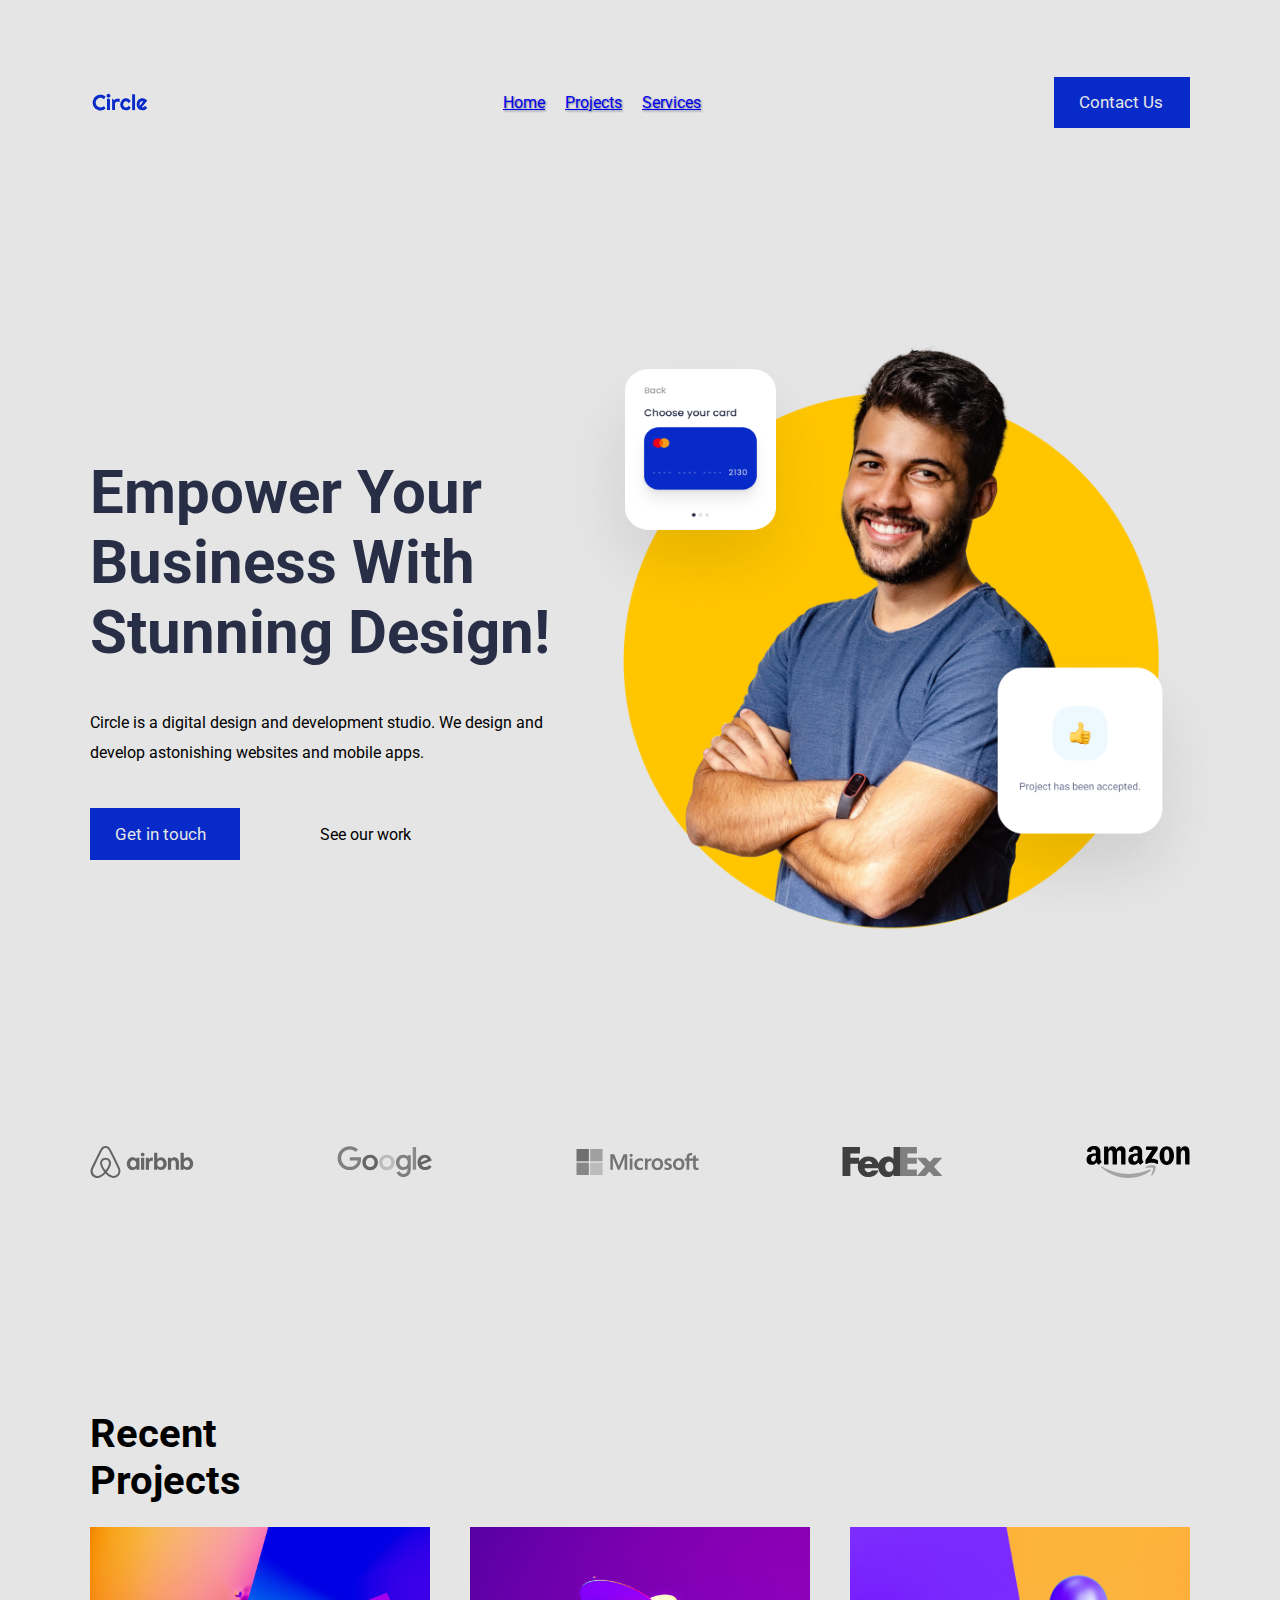
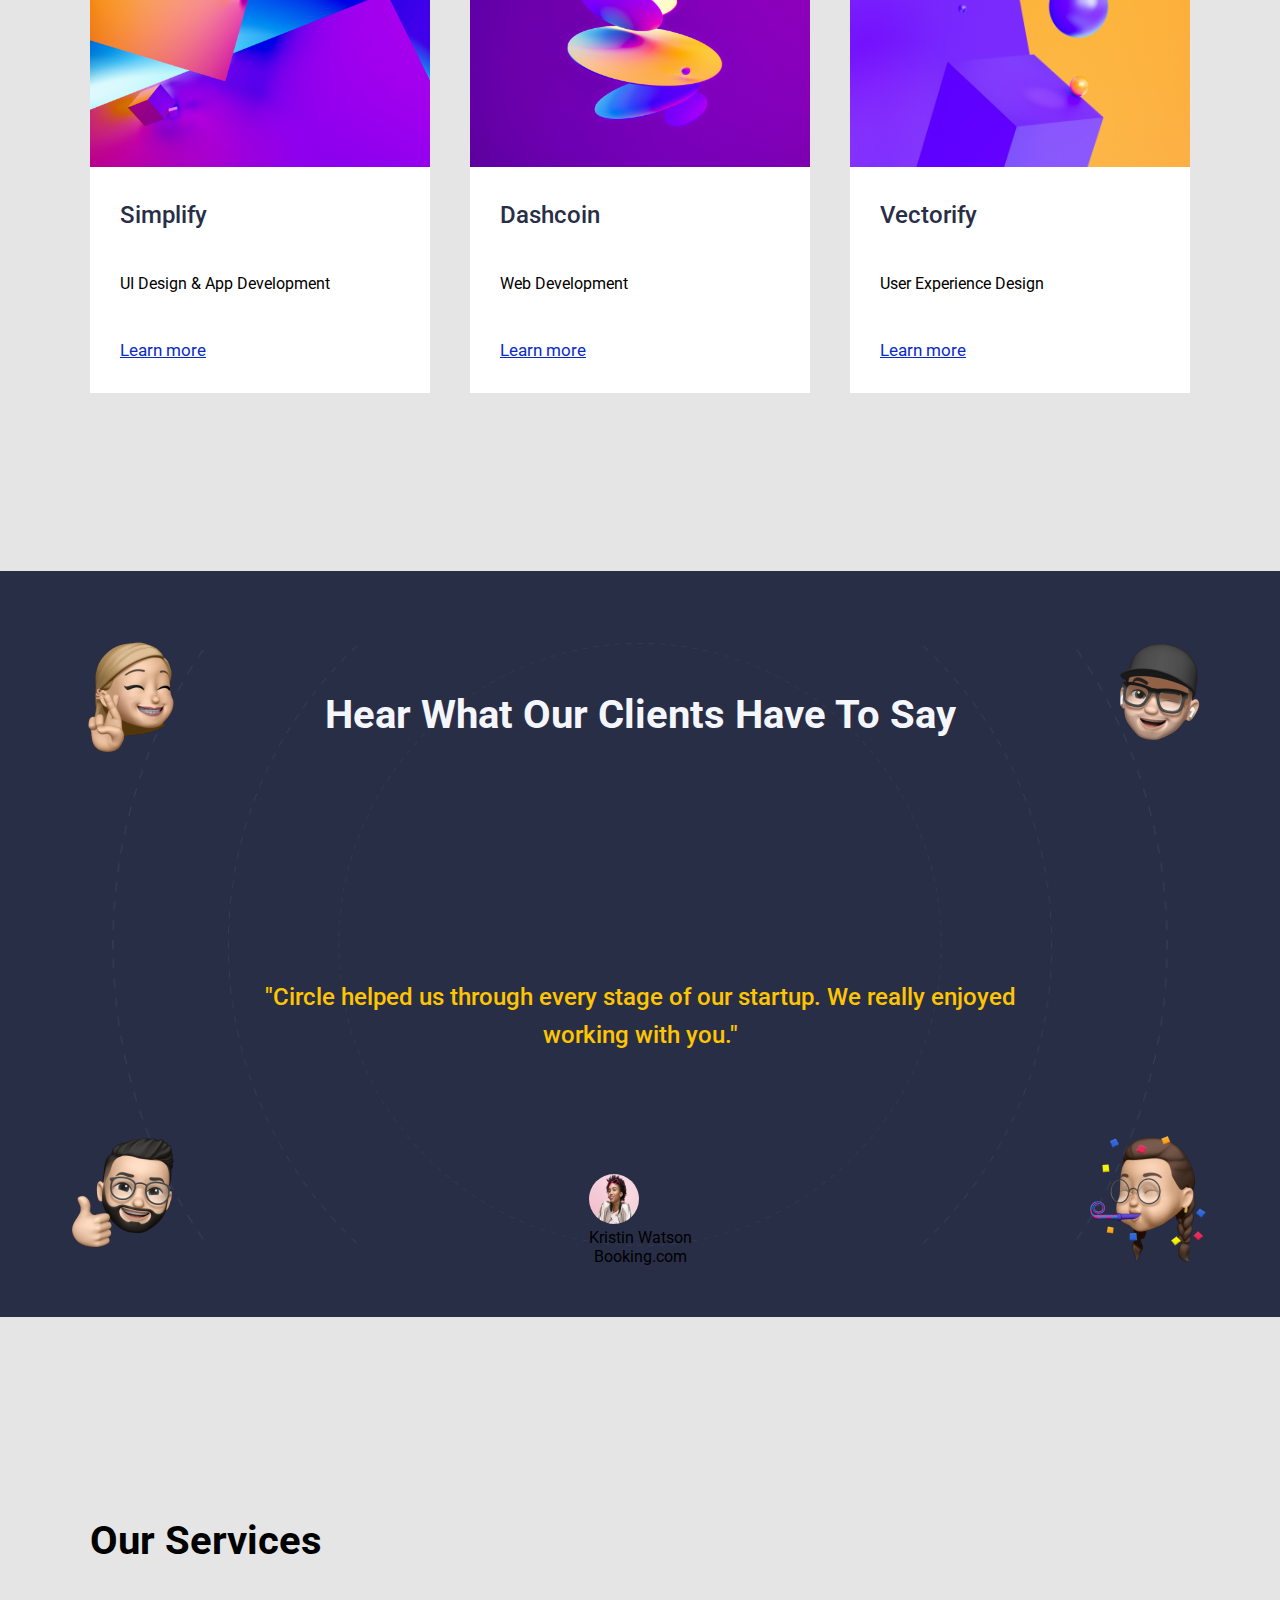
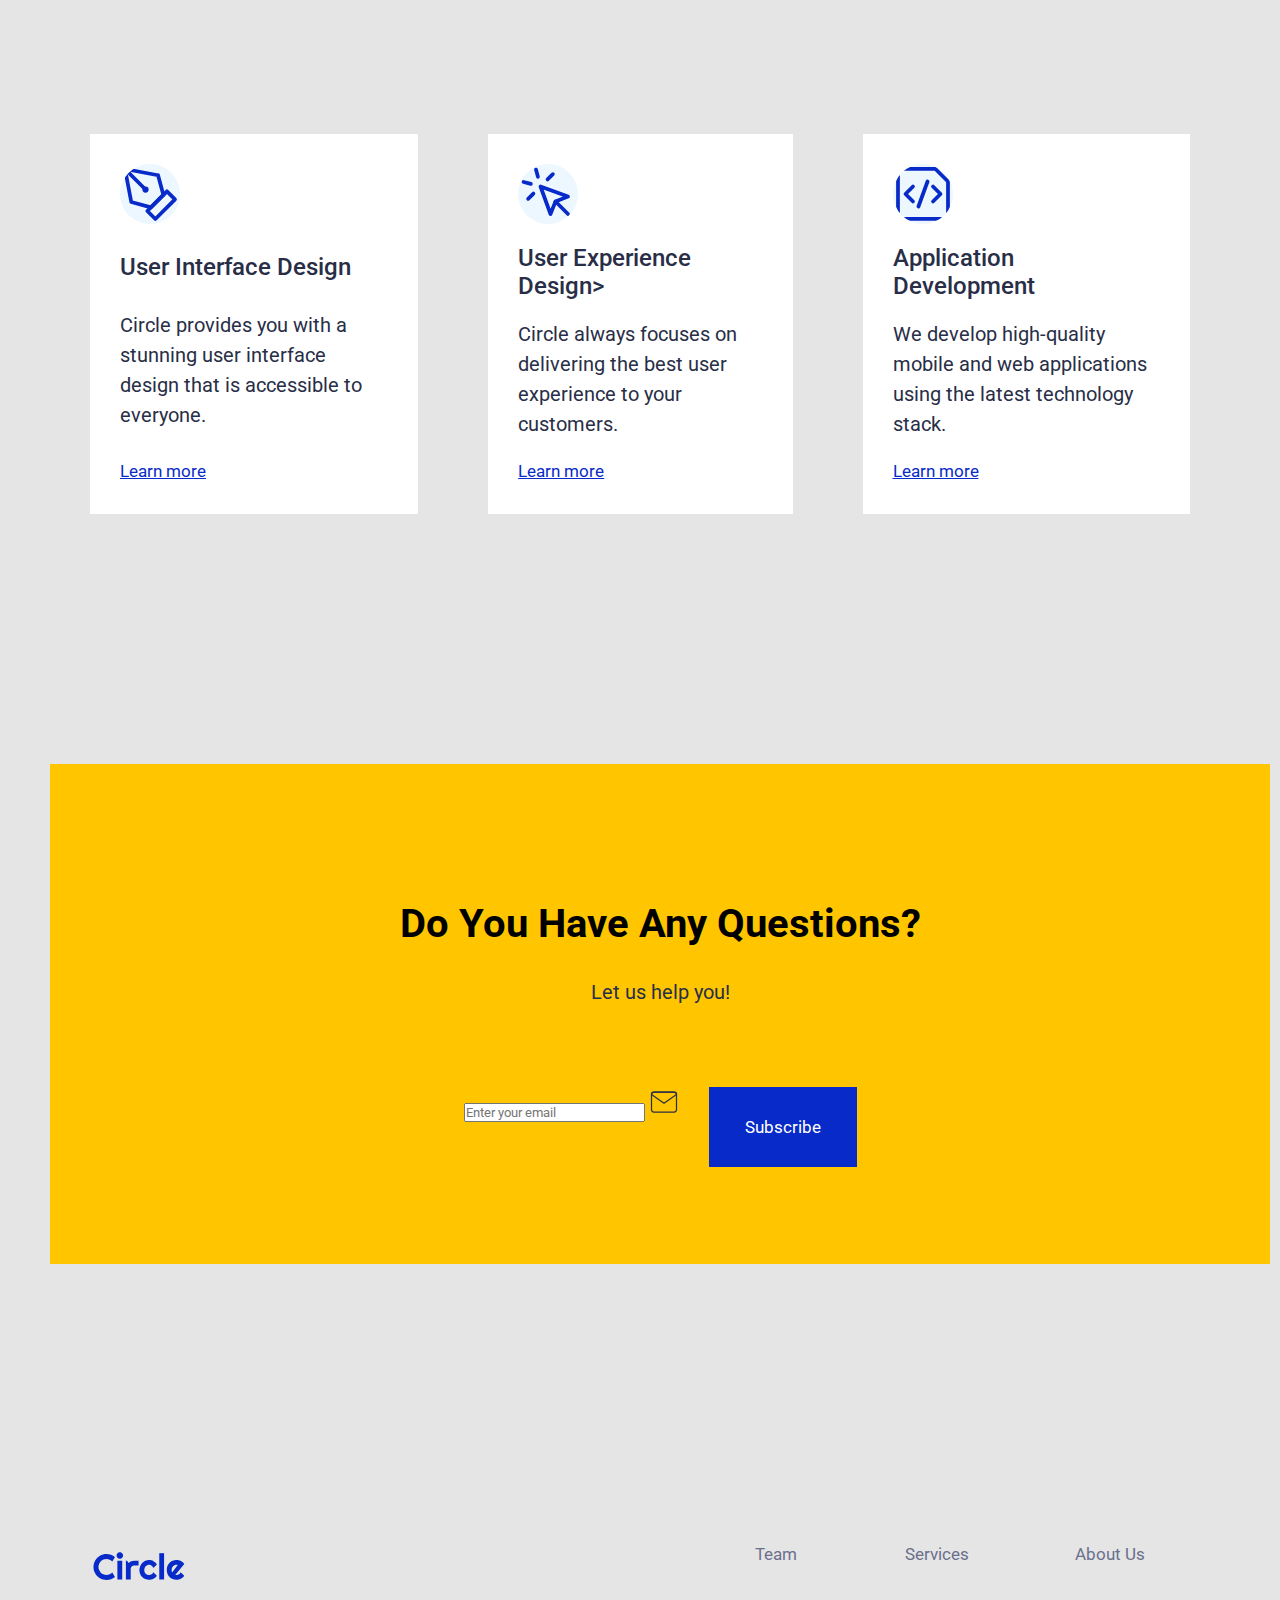
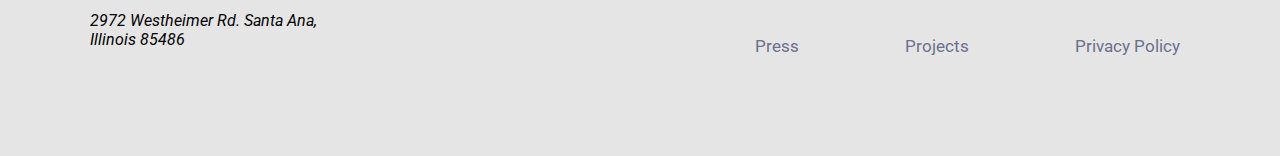
==== index.html @ 84e9b31e "Merge branch 'develop' of https://github.com/iolabonet/MidProject into project" ====
<!DOCTYPE html>
<html lang="en">

<head>
    <meta charset="UTF-8">
    <meta http-equiv="X-UA-Compatible" content="IE=edge">
    <meta name="viewport" content="width=device-width, initial-scale=1">
    <title>MidProject</title>
    <link rel="stylesheet" type="text/css" href="./Main/main.css">
    <link rel="stylesheet" href="./style.css" />
</head>

<body>
    <header class="nav-Bar">
        <img src="./Assets/logos/circle.svg">
        <nav class="topNav">
            <a href="#Home">Home</a>
            <a href="#Projects">Projects</a>
            <a href="#Services">Services</a>
            <!-- <a href="javascript:void(0);" class="icon" onclick="myFunction()"> </a>-->
        </nav>
        <button class="nav-button" href="#contact">Contact Us
    </header>

    <section class="heroSection">
        <div class="empower">
            <h1>Empower Your </p>
                Business With </p>
                Stunning Design!</h1>
            <p class="cicleDigital">Circle is a digital design and development studio. We design and develop astonishing
                websites and mobile apps.</p>
            <div id="inTouch">
                <button class="nav-button" href="#Get in touch">Get in touch</button>
                <p id="seeourWork">See our work</p>
            </div>
        </div>
        <div class="hero">
            <img id="creditCards" src="./Assets/hero-section/card-1.png">
            <img id="ok" src="./Assets/hero-section/card-2.png">
        </div>
    </section>

    <section class="clientSection">
        <img src="./Assets/logos/airbnb-logo.svg">
        <img src="./Assets/logos/google-logo.svg">
        <img src="./Assets/logos/microsoft-logo.svg">
        <img src="./Assets/logos/fedex-logo.svg">
        <img src="./Assets/logos/amazon-logo.svg">
    </section>

    <section class="projects">
        <h3>Recent</p>
            Projects</h3>
        <div class="projects-area">
            <div class="targetProject">
                <img class="targetsImatge" src="./Assets/projects-section/1.jpg">
                <div class="targetProjectText">
                    <p class="bIM-24">Simplify</p>
                    <p class="hR1">UI Design & App Development</p>
                    <a class="buttonlearnMore" href="#simplify">Learn more</a>
                </div>
            </div>
            <div class="targetProject">
                <img class="targetsImatge" src="./Assets/projects-section/2.jpg">
                <div class="targetProjectText">
                    <p class="bIM-24">Dashcoin</p>
                    <p class="hR1">Web Development</p>
                    <a class="buttonlearnMore" href="#dashcoin">Learn more</a>
                </div>
            </div>
            <div class="targetProject">
                <img class="targetsImatge" src="./Assets/projects-section/3.jpg">
                <div class="targetProjectText">
                    <p class="bIM-24">Vectorify</p>
                    <p class="headline-text-medium">User Experience Design</p>
                    <a class="buttonlearnMore" href="#vectorify">Learn more</a>
                </div>
            </div>
        </div>
    </section>

    <section class="testimonialS">
        <div class="col-1">
            <img src="./Assets/testimonial-section/memoji-1.png">
            <img src="./Assets/testimonial-section/memoji-3.png">
        </div>
        <div class="col-2">
            <h3>Hear What Our Clients Have To Say</h3>
            <div class="yellowLetters"></div>
            <p class="yellowP">"Circle helped us through every stage of our startup. We really enjoyed working with
                you."
            </p>
            <div class="Kristin">
                <img src="./Assets/testimonial-section/profile.png">
                <p>Kristin Watson</p>
                <p>Booking.com</p>
            </div>

        </div>
        <div class="col-3">
            <img src="./Assets/testimonial-section/memoji-2.png">
            <img src="./Assets/testimonial-section/memoji-4.png">
        </div>
    </section>

    <section class="ourService">
        <h3>Our Services</h3>
        <div class="ourServicesArea">
            <div class="serviceTarget">
                <img class="iconImg" src="./Assets/services-section/icons/1.svg">
                <p class="bIM-24">User Interface Design</p>
                <p class="bIR-20">Circle provides you with a stunning user interface design that is accessible to
                    everyone.</p>
                <a class="buttonlearnMore" href="#UserinterfaceDesign">Learn more</a>
            </div>
            <div class="serviceTarget">
                <img class="iconImg" src="./Assets/services-section/icons/2.svg">
                <p class="bIM-24">User Experience Design></p>
                <p class="bIR-20">Circle always focuses on delivering the best user experience to your customers.</p>
                <a class="buttonlearnMore" href="#UserExperience">Learn more</a>
            </div>
            <div class="serviceTarget">
                <img class="iconImg" src="./Assets/services-section/icons/3.svg">
                <p class="bIM-24">Application Development</p>
                <p class="bIR-20">We develop high-quality mobile and web applications using the latest technology stack.
                </p>
                <a class="buttonlearnMore" href="#ApplicationDevelopment">Learn more</a>
            </div>
        </div>
    </section>

    <section class="cta">
        <div class="yellowBox">
            <div Class="insideYellow">
                <h3>Do You Have Any Questions?</h3>
                <p class="bIR-20">Let us help you!</p>
                <form class="formContact">
                    <div class="formMail">
                        <input type="email" name="formContact" placeholder="Enter your email"> 
                        <!-- TO DO: Meter icono del sobre en placeholder. -->
                        <img src="./Assets/newsletter/icon/mail.svg" alt="email">
                    </div>
                    <button type="submit" class="btnForm">Subscribe</button>
                </form>
            </div>
        </div>
    </section>
</body>

<footer>
    <div class="footerContain">
        <div class="logoAdress">
            <img src="./Assets/logos/circle.svg">
            <address class="address">2972 Westheimer Rd. Santa Ana,<br \>
                Illinois 85486</address>
            </address>
        </div>
        <div class="navigationWeb">
            <div class="hub">
                <p class="hLTR-17"><a href="http://"></a>Team</p>
                <p class="hLTR-17"><a href="http://"></a>Press</p>
            </div>
            <div class="hub">
                <p class="hLTR-17"><a href="http://"></a>Services</p>
                <p class="hLTR-17"><a href="http://"></a>Projects</p>
            </div>
            <div class="hub">
                <p class="hLTR-17"><a href="http://"></a>About Us</p>
                <p class="hLTR-17"><a href="http://"></a>Privacy Policy</p>
            </div>
        </div>
    </div>
</footer>

</html>
---- Main/main.css ----
@import url('https://fonts.googleapis.com/css?family=Roboto+Condensed:700|Roboto:100,300,700');

* {
    margin: 0;
    padding: 0;
    font-family: 'Roboto';
    box-sizing: border-box;
}

/* Colors:
#072ACB
#43D2FF
#A2D6F9
#D1EDFF
#292E47
#6B708D
#F2F4FC
#ECF7FF
#FFC600 */


body{
  display: flex;
  flex-direction: column;
  justify-content: center;
  background-color: #E5E5E5;
 }

body header, section, footer {
  margin: 0 auto;
  max-width: 1100px;
}

body section, footer {
  margin-top: 200px;
}

body header {
  display: flex;
  justify-content: space-between;
  align-items: center;
  width: 100em;
  height: 4em;
  margin-top: 70px;
  font-family: 'Roboto';
  text-shadow: 1px 1px 2px #6B708D;
}

header img {
  width: 60px;
  height: 18px;
}

.topNav {
  justify-content: space-between;
  display: flex;
  align-items: center;
  gap: 20px;
  color: #072AC8;
}
header button.nav-button {
  display: flex;
  width: 8em;
  height: 3em;
  gap: 20em;
  background-color: #072AC8;
  color: #E5E5E5;
  border: #072AC8;
}

h1, h2, h3, h4 {
  font-family: 'Roboto';
}

h1 {
  font-weight: 700;  
  font-size: 60px;
  line-height: 70px;
  color: #292E47;
}
h2{
  font-weight: 700;
  font-size: 50px;
  line-height: 59px;
  color: #514D67;
}
h3{
  font-weight: 700;
  font-size: 40px;
  line-height: 47px;
}
h4{
  font-weight: 700;
  font-size: 24px;
  line-height: 28px;
  color: #514D67;
}
.bIM-24 {
  font-size: 24px;
  font-weight: 500;
  line-height: 28px;
  color: #292E47;
}
.hR-17{
  font-size: 17px;
  font-weight: 400;
  line-height: 25;
  color: #6B708D;
}

.bIR-20 {
  font-size: 20px;
  font-weight: 400;
  line-height: 30px;
  color: #292E47;
}

.hTM-17 {
  font-size: 17px;
  font-weight: 500;
}

.hTR-17 {
  font-size: 17px;
  font-weight: 400;
}

.c1R-15  {
  font-size: 15px;
  font-weight: 400;
}

.c2R-13 {
  font-size: 13px;
  font-weight: 400;
}
.hLTR-17{
  font-size: 17px;
  font-weight: 400px;
  color: #6B708D;
}

.yellowP{
  font-size: 24px;
  font-weight: 500;
  line-height: 38px;
  color: #FFC600;
}

.buttonlearnMore{
  font-size: 17px;
  font-weight: 400;
  line-height: 25px;
  color: #072AC8;
}

.footerContain{
  width: 100em;
  max-width: 1100px;
  height: 100%;
  margin: 30px 0 100px;
  display: flex;
  justify-content: flex-start;
  align-items: center;
  gap: 405px;
}
.logoAdress{
  width: 260px;
  height: 112;
  display: flex;
  flex-direction: column;
  text-align: left;
  gap: 30px;
}

footer img{
  width: 98px;
  height: 30px;
}
.adress{
  font-size: 17px;
  font-weight: 400;
  color: #6B708D;
}
.navigationWeb {
  width: 435px;
  height: 112px;
  display: flex;
  gap: 106px;

}
.hub{
  display: flex;
  flex-direction: column;
  align-items: flex-start;
  justify-content: space-between;
  text-align: left;
}
---- style.css ----
.heroSection {
  height: 650px;
  width: 100%;
  display: flex;
  justify-content: space-between;
  /* gap: 30em; */
  /* top: 109; */
  /* left: 170px; */
}

.empower {
  display: flex;
  flex-direction: column;
  justify-content: center;
  gap: 40px;
}

.cicleDigital {
  display: flex;
  width: 30em;
  font-family: 'Roboto';
  size: 30px;
  line-height: 30px;
  top: 349px;
  right: 835px;
  /* left: 170px; */
  bottom: 211px;
}

button.nav-button{
  display: flex;
  align-items: center;
  width: 150px;
  height: 52px;
  gap: 10px;
  padding: 25px;
  background-color: #072AC8;
  color: #E5E5E5;
  border: #072AC8;
  font-size: 17px;
  top: 479px;
  right: 1120px;
}

#inTouch{
  display: flex;
  justify-content: left;
  align-items: center;
  gap: 5em;
}

#seeOurWork{
  display: flex;
  text-align: justify;
  color: #6B708D;
  /* width: 30em;
  height: 22em; */
  /*centrar texto*/
}

.hero {
  width: 600px;
  height: 600px;
  background-image: url(./Assets/hero-section/hero-image.png);
  background-size: contain; 
  background-position: center;
  background-repeat: no-repeat;
  display: grid;
  grid-template-columns: [col-1] 50% [col-2] 50%; 
  justify-content: center;
  gap: 5em;
}

.hero img {
  width: 300px;
  height: 300px;
}

#creditCards {
  display: grid;
  grid-column: 1 / 2;
  align-items: flex-start;
  position: initial;
}

#ok {
  display: grid;
  grid-column: 2 / 2;
  align-self: flex-end;
  }

.clientSection {
  width: 100em;
  height: 6em;
  margin-top: 130px;
  display: flex;
  justify-content: space-between;
  align-items: center; 
  filter: grayscale(100%);
}
.projects{
  width: 100em;
  height: 561px;
  background-color: #E5E5E5;
  display: flex;
  justify-content: space-between;
  align-items: flex-start;
  flex-direction: column;
  gap: 23px;
}

.projects-area{
  max-height: 444px;
  height: 100%;
  display: flex;
  align-items: center;
  justify-content: space-between;
  gap: 40px;
}
.targetProject{
  height: 100%;
  margin: 0;
  flex: 1;
  background-color: #FFFFFF;
  flex-direction: column;
  align-items: start;
  justify-content: space-between;
  /* to do: quitar Display block y centrar texto. */
}

.targetsImatge{
  width: 340px;
  height: 240px;
}

.testimonialS {
  max-width: 1320px;
  height: 100%;
  background-color: #292E47;
  background-image: url(./Assets/testimonial-section/orbit.png);
  background-size: contain; 
  background-position: center;
  background-repeat: no-repeat;
  display: flex;
}
.col-1 {
  margin: 51px;
  display: flex;
  flex-direction: column;
  max-width: 40%;
  align-items: flex-start;
  justify-content: space-between;
}
.col-1 img{
  width: 150px;
  height: 150px;

}
.col-3 {
  margin: 51px;
  display: flex;
  flex-direction: column;
  align-items: flex-end;
  justify-content: space-between;
}
.col-3 img{
  width: 150px;
  height: 150px;
}
.testimonialS .col-2 h3 {
  color: #F4F6FC; 
}
.col-2{
  max-width: 80%;
  display: flex;
  flex-direction: column;
  align-items: center;
  margin: 120px 10px;
  gap: 120px;
}
.col-2 p{
text-align: center;
}

.col-2 img{
  border-radius: 50%;
  height:50px;
  width:50px;
}
/* .kristin{
  width: auto;
  display: flex;
  justify-content: space-between;
} */

.ourService{
  width: 100em;
  height: 597px;
  background-color: #E5E5E5;
  display: flex;
  justify-content: space-between;
  align-items: flex-start;
  flex-direction: column;
  gap: 23px;
}

.projects-area{
  max-height: 444px;
  height: 100%;
  display: flex;
  align-items: center;
  justify-content: space-between;
  gap: 40px;
}
.targetProject{
  height: 100%;
  margin: 0;
  flex: 1;
  background-color: #FFFFFF;
  flex-direction: column;
  align-items: start;
  justify-content: space-between;
  /* to do: quitar Display block y centrar texto. */
}

.targetsImatge{
  width: 340px;
  height: 240px;
}

.targetProjectText{
    height: 50%;
    padding: 30px;
    background-color: #FFFFFF;
    display: flex;
    flex-direction: column;
    align-items: start;
    justify-content: space-between;
}

.testimonialS {
  max-width: 1320px;
  height: 100%;
  background-color: #292E47;
  background-image: url(./Assets/testimonial-section/orbit.png);
  background-size: contain; 
  background-position: center;
  background-repeat: no-repeat;
  display: flex;
}
.col-1 {
  margin: 51px;
  display: flex;
  flex-direction: column;
  max-width: 40%;
  align-items: flex-start;
  justify-content: space-between;
}
.col-1 img{
  width: 150px;
  height: 150px;

}
.col-3 {
  margin: 51px;
  display: flex;
  flex-direction: column;
  align-items: flex-end;
  justify-content: space-between;
}
.col-3 img{
  width: 150px;
  height: 150px;
}
.testimonialS .col-2 h3 {
  color: #F4F6FC; 
}
.col-2{
  max-width: 80%;
  display: flex;
  flex-direction: column;
  align-items: center;
  margin: 120px 10px 51px;
  gap: 120px;
}
.col-2 p{
text-align: center;
}

.col-2 img{
  border-radius: 50%;
  height:50px;
  width:50px;
}

.kristin{
  width: 171px;
  display: flex;
  justify-content: center;
  /*TO DO: Poner texto al lado de la imagen*/
}

.ourService{
  width: 100em;
  height: 597px;
  background-color: #E5E5E5;
  display: flex;
  justify-content: space-between;
  align-items: flex-start;
  flex-direction: column;
  gap: 50px;
}

.ourServicesArea{
  max-height: 380px;
  height: 100%;
  display: flex;
  align-items: start;
  justify-content: space-evenly;
  gap: 70px;
}
.iconImg{
  background-color: #ECF7FF;
  border-radius: 80px;
  height: 60px;
  width: 60px;
}
.serviceTarget{
  height: 100%;
  padding: 30px;
  background-color: #FFFFFF;
  display: flex;
  flex-direction: column;
  align-items: start;
  justify-content: space-between;
}

.cta{
  max-width: 1320px;
  height: 100%;
  /* margin: 0 60px; */
  /* background-color: #FFC600; */
  display: flex;
  align-items: center;
  justify-content: center;
  text-align: center;
  padding: 50px;
}

.yellowBox{
  width: 1320px;
  height: 500px;
  background-color: #FFC600;
}
.insideYellow{
  height: auto;
  margin: 136px 110px;
  padding-bottom: 20px;
  display: flex;
  flex-direction: column;
  align-items: center;
  justify-content: center;
  gap: 30px;
}
.formContact{
  width: 393px;
  height: 80px;
  display: flex;
  justify-content: space-between;
  margin-top: 50px;
}
.formMail{
  color: #FFFFFF;
  position: relative;
}
.email{
  width: 393;
  height: 80px;
  border: 0px;
  text-align: left;
}
.btnForm{
  border: 0px;
  background-color: #072AC8;
  color: #FFFFFF;
  text-decoration: none;
  font-size: 17px;
  font-weight: 500px;
  line-height: 22px;
  letter-spacing: 0em;
  text-align: center;
  padding: 15px 36px;
}






















/* 
@media (min-width: 650px) and (max-width: 999px) {
    .responsive-div {
      background-color: ;
    }
  } */
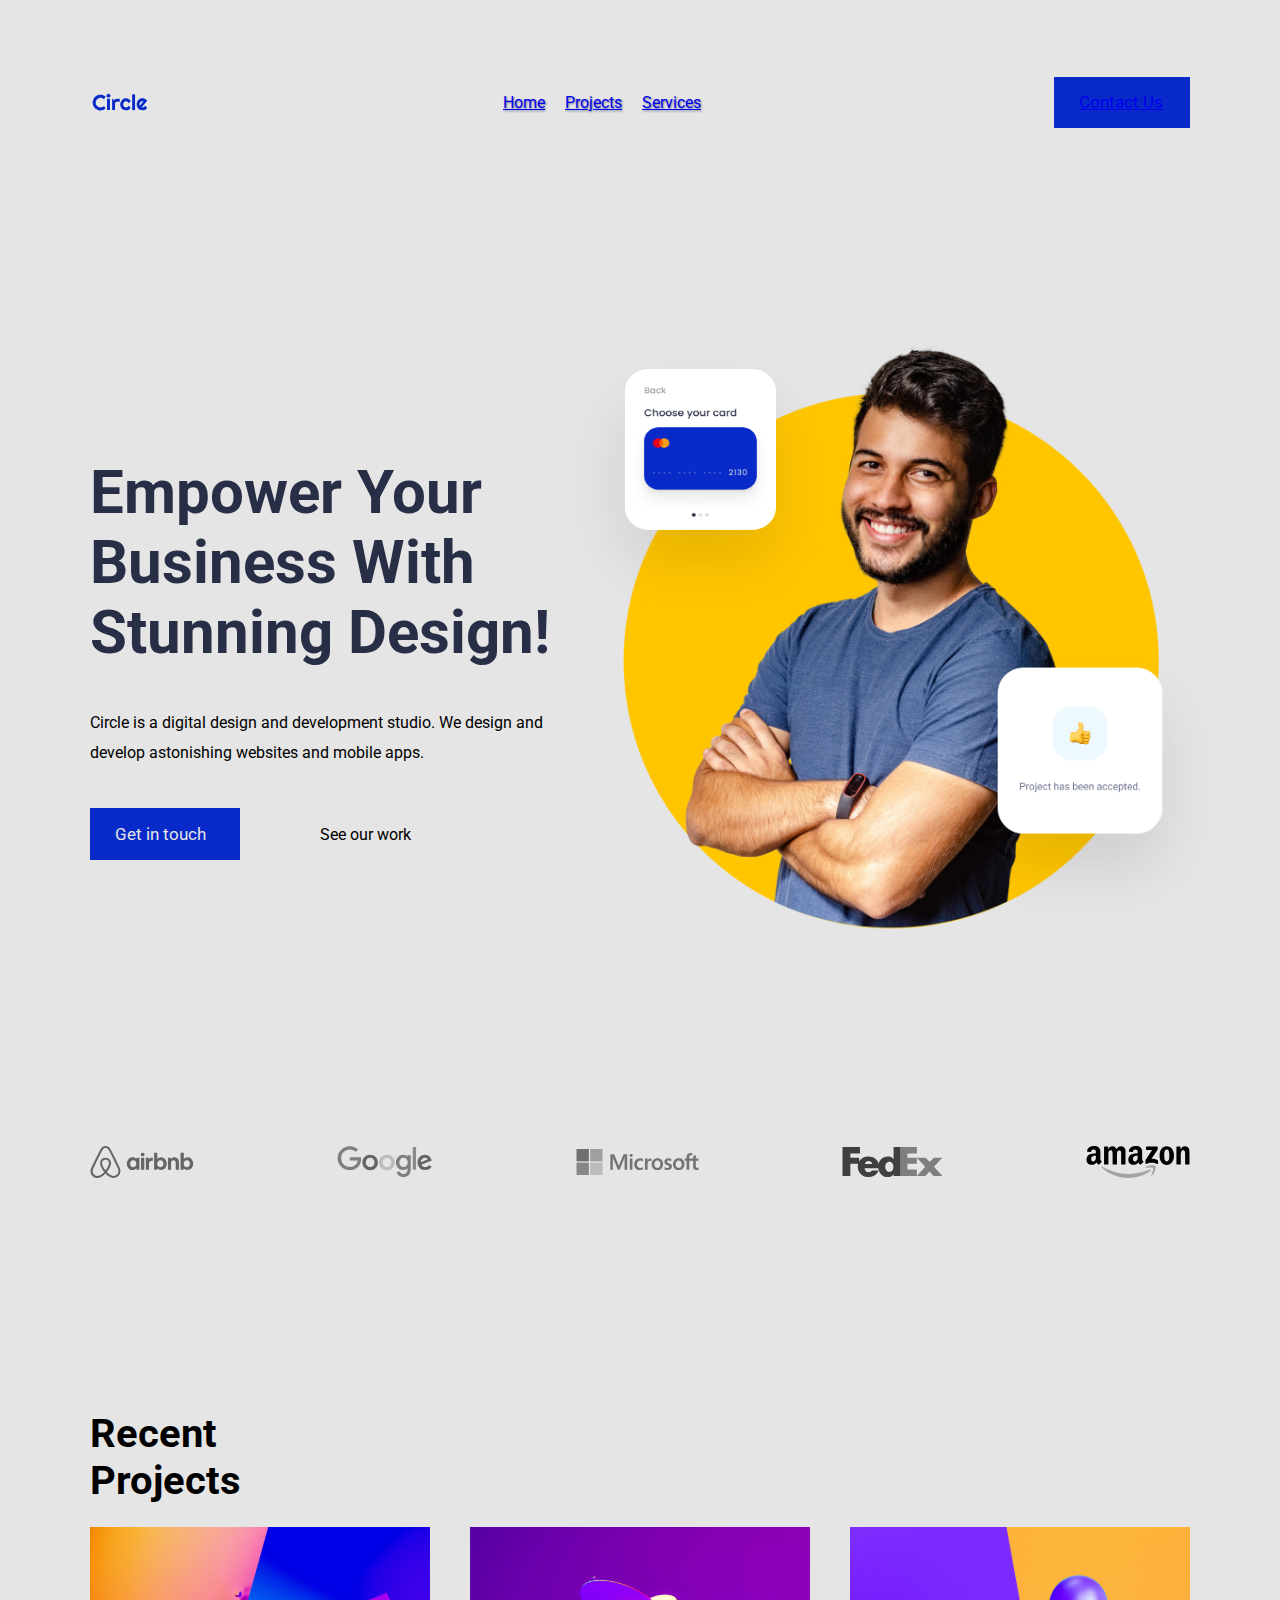
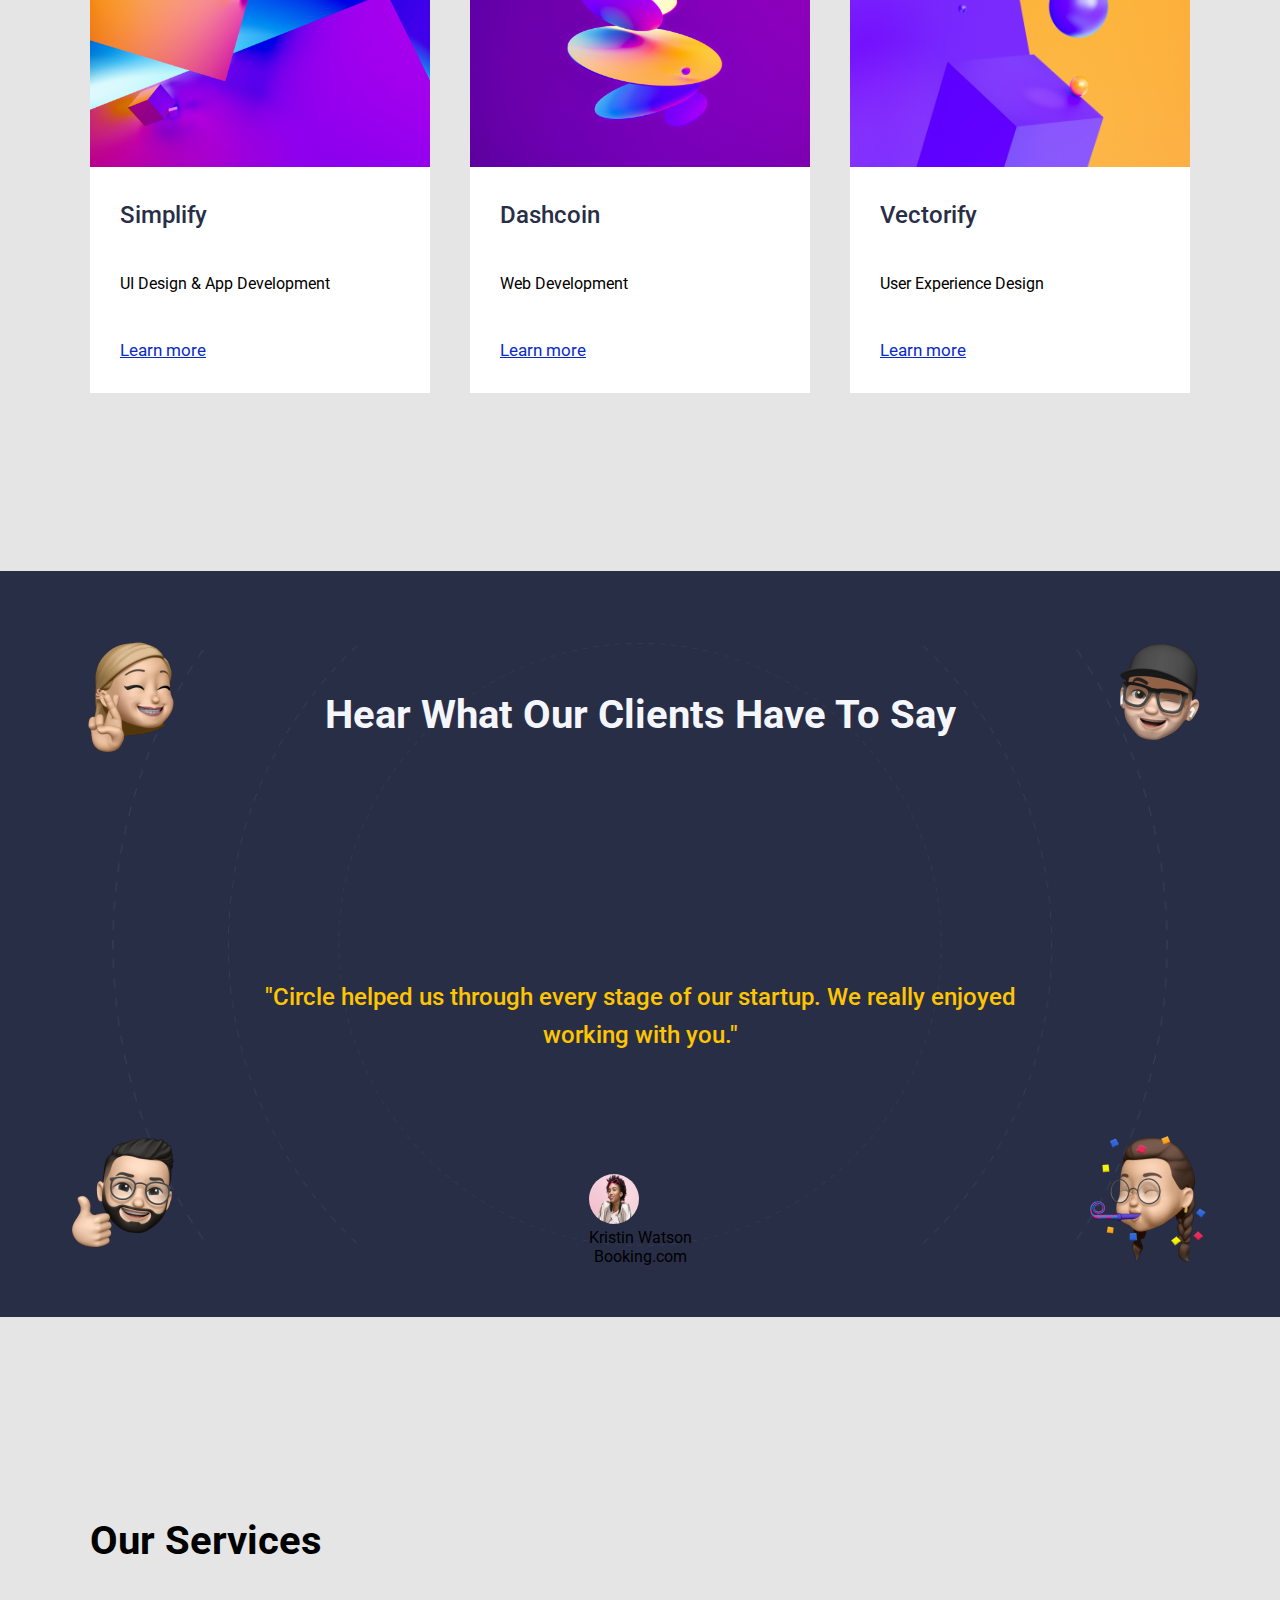
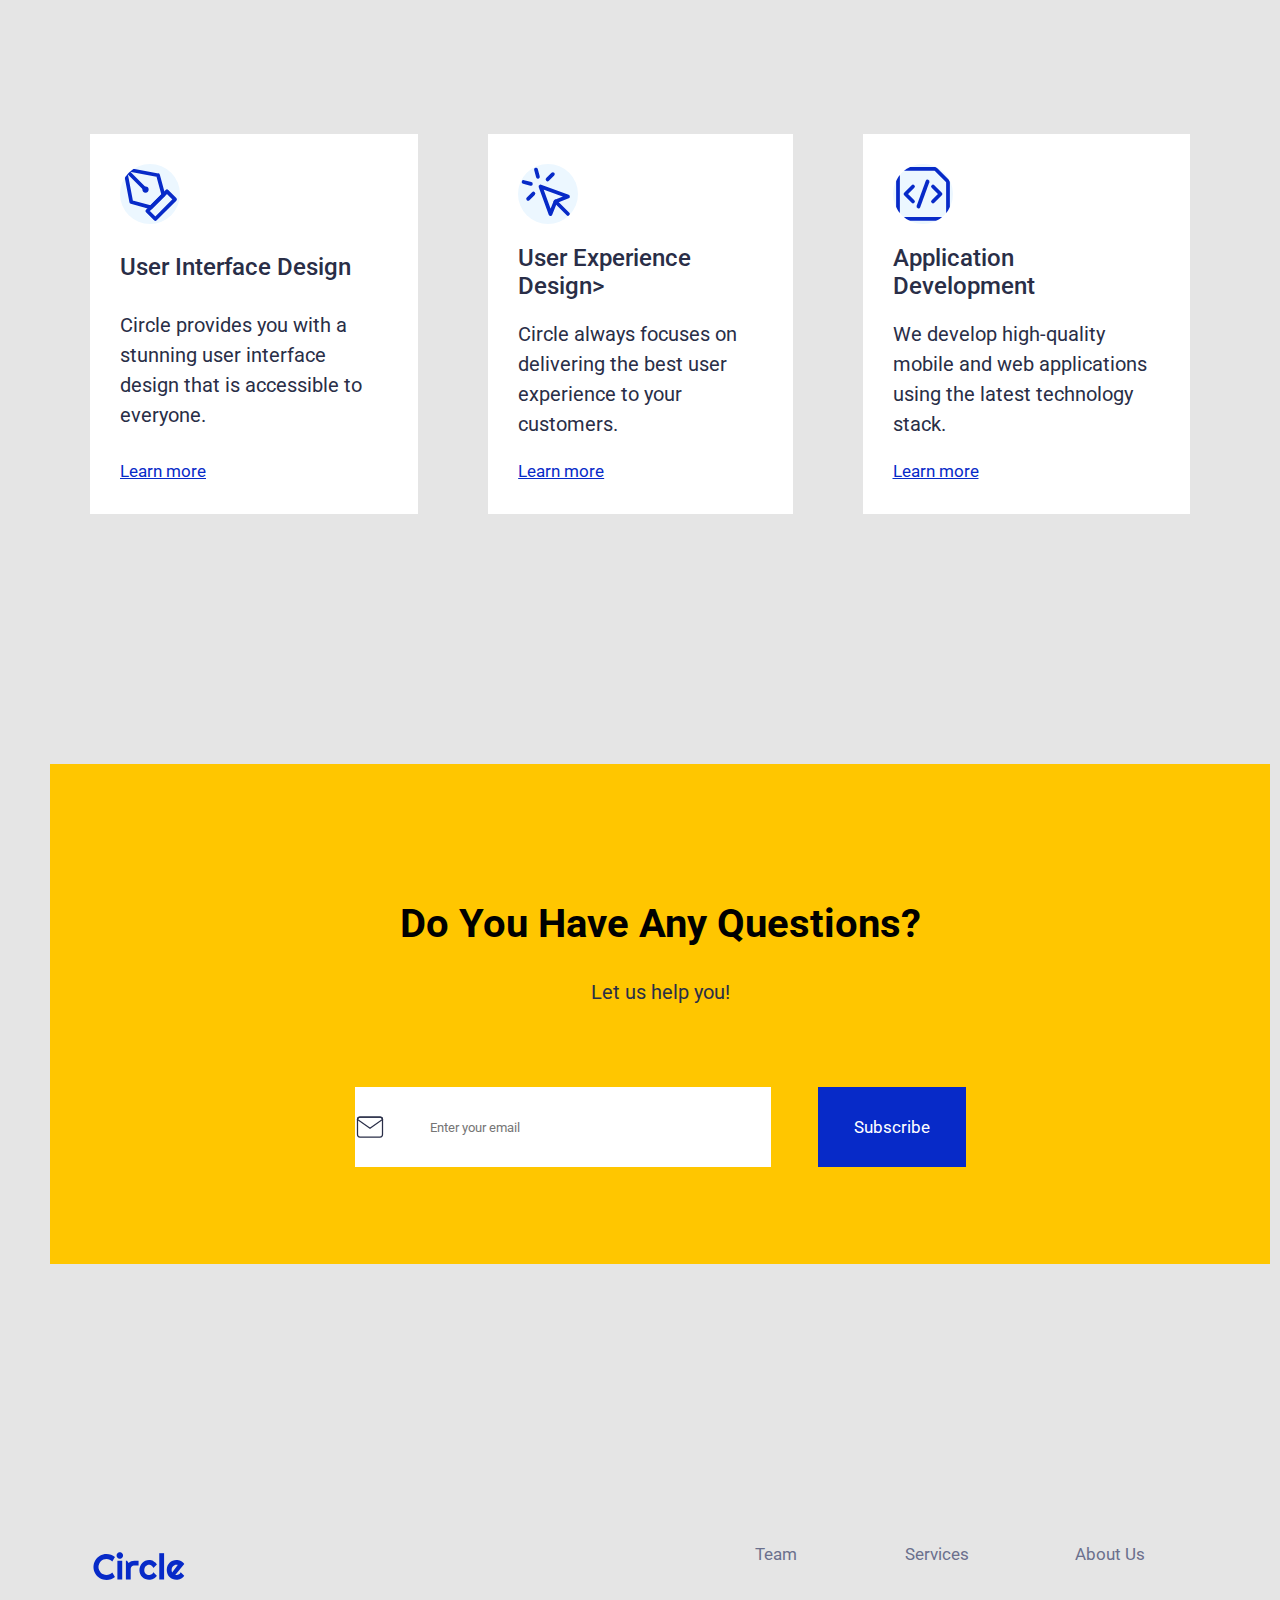
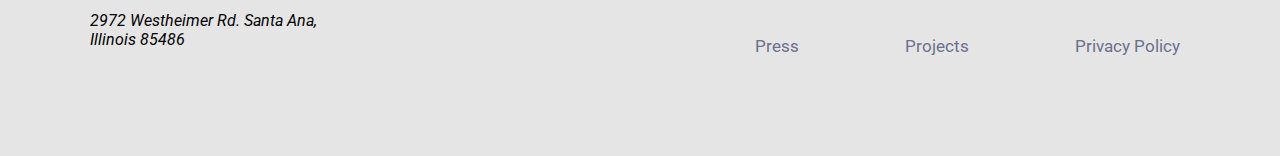
==== commit 14273865: "main: done, project & contact, html:done" ====
--- a/index.html
+++ b/index.html
@@ -14,12 +14,12 @@
     <header class="nav-Bar">
         <img src="./Assets/logos/circle.svg">
         <nav class="topNav">
-            <a href="#Home">Home</a>
-            <a href="#Projects">Projects</a>
+            <a href="./index.html">Home</a>
+            <a href="#myProjects">Projects</a>
             <a href="#Services">Services</a>
             <!-- <a href="javascript:void(0);" class="icon" onclick="myFunction()"> </a>-->
         </nav>
-        <button class="nav-button" href="#contact">Contact Us
+        <button class="nav-button"><a href="./Main/Contact-Page/contact.html">Contact Us</a></button>
     </header>
 
     <section class="heroSection">
@@ -48,7 +48,7 @@
         <img src="./Assets/logos/amazon-logo.svg">
     </section>
 
-    <section class="projects">
+    <section class="projects" id="myProjects">
         <h3>Recent</p>
             Projects</h3>
         <div class="projects-area">
@@ -136,9 +136,8 @@
                 <p class="bIR-20">Let us help you!</p>
                 <form class="formContact">
                     <div class="formMail">
-                        <input type="email" name="formContact" placeholder="Enter your email"> 
-                        <!-- TO DO: Meter icono del sobre en placeholder. -->
-                        <img src="./Assets/newsletter/icon/mail.svg" alt="email">
+                        <input type="text" placeholder="Enter your email" class="boxMail" id="formContact" "> 
+                        <!-- <img src="./Assets/newsletter/icon/mail.svg" alt="email"> -->
                     </div>
                     <button type="submit" class="btnForm">Subscribe</button>
                 </form>
--- a/Main/main.css
+++ b/Main/main.css
@@ -196,3 +196,26 @@
   justify-content: space-between;
   text-align: left;
 }
+
+
+/*TABLET*/
+@media (min-width: 768px) and (max-width: 1023px) {
+  body header {
+    background-color: #072AC8;
+  }
+}
+
+/*MOBILE*/
+@media (max-width: 767px) {
+  body header {
+    background-color: #FFC600;
+  }
+}
+
+
+/*MOBILE Y TABLET*/
+@media (max-width: 1023px) {
+  .heroSection .hero {
+    display: none;
+  }
+}
--- a/style.css
+++ b/style.css
@@ -126,7 +126,7 @@
   flex-direction: column;
   align-items: start;
   justify-content: space-between;
-  /* to do: quitar Display block y centrar texto. */
+
 }
 
 .targetsImatge{
@@ -364,21 +364,36 @@
   gap: 30px;
 }
 .formContact{
-  width: 393px;
+  width: 611px;           
   height: 80px;
   display: flex;
-  justify-content: space-between;
   margin-top: 50px;
 }
 .formMail{
   color: #FFFFFF;
-  position: relative;
-}
-.email{
+  width: 100%;
+  height: 80px;
+}
+.boxMail{
+  display: flex;
   width: 393;
   height: 80px;
   border: 0px;
   text-align: left;
+}
+
+#formContact{
+  width: 90%;
+  background-image: url(./Assets/newsletter/icon/mail.svg);
+  background-size: 30px;
+  background-repeat: no-repeat;
+  text-align: left;
+  background-position: left;
+}
+
+input {
+  text-align: left;
+  padding-left: 75px;
 }
 .btnForm{
   border: 0px;
@@ -393,30 +408,24 @@
   padding: 15px 36px;
 }
 
-
-
-
-
-
-
-
-
-
-
-
-
-
-
-
-
-
-
-
-
-
-/* 
-@media (min-width: 650px) and (max-width: 999px) {
-    .responsive-div {
-      background-color: ;
-    }
-  } */ +/*TABLET*/
+@media (min-width: 768px) and (max-width: 1023px) {
+  body header {
+    background-color: #072AC8;
+  }
+}
+
+/*MOBILE*/
+@media (max-width: 767px) {
+  body header {
+    background-color: #FFC600;
+  }
+}
+
+
+/*MOBILE Y TABLET*/
+@media (max-width: 1023px) {
+  .heroSection .hero {
+    display: none;
+  }
+}
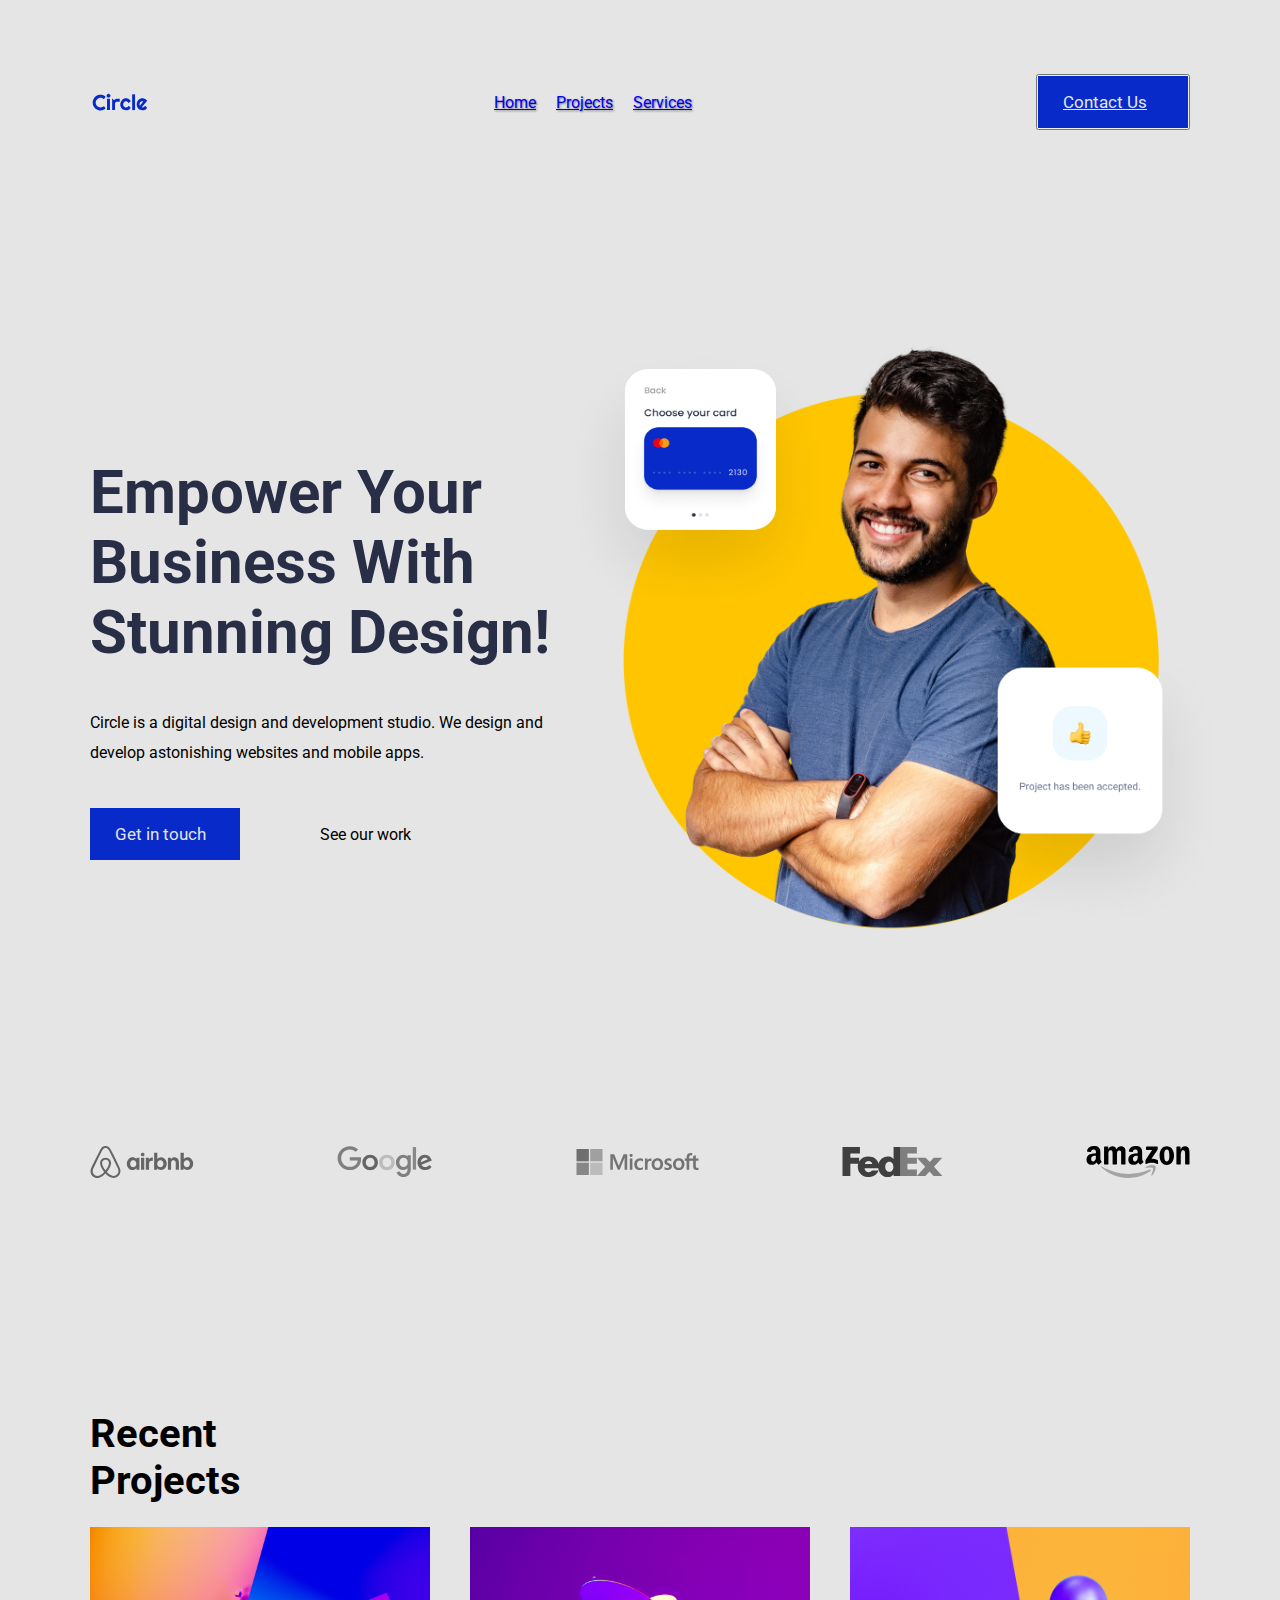
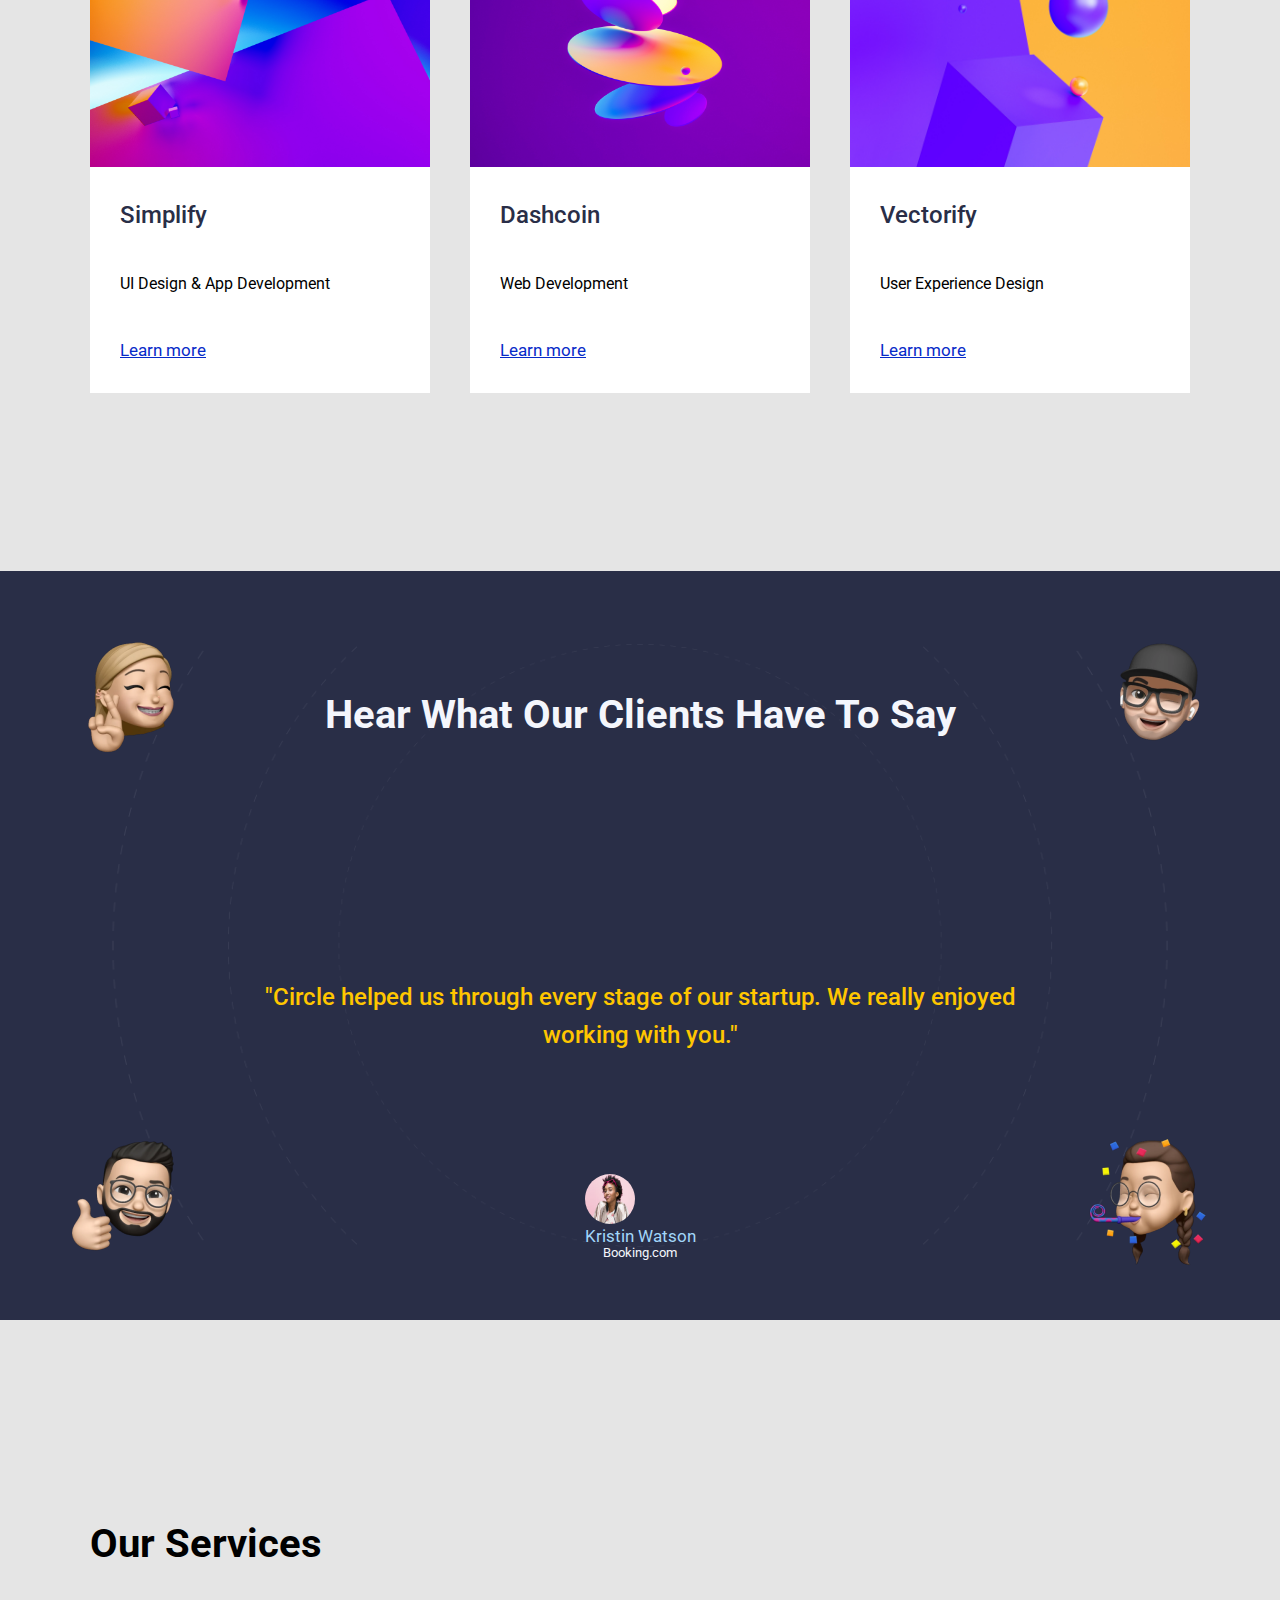
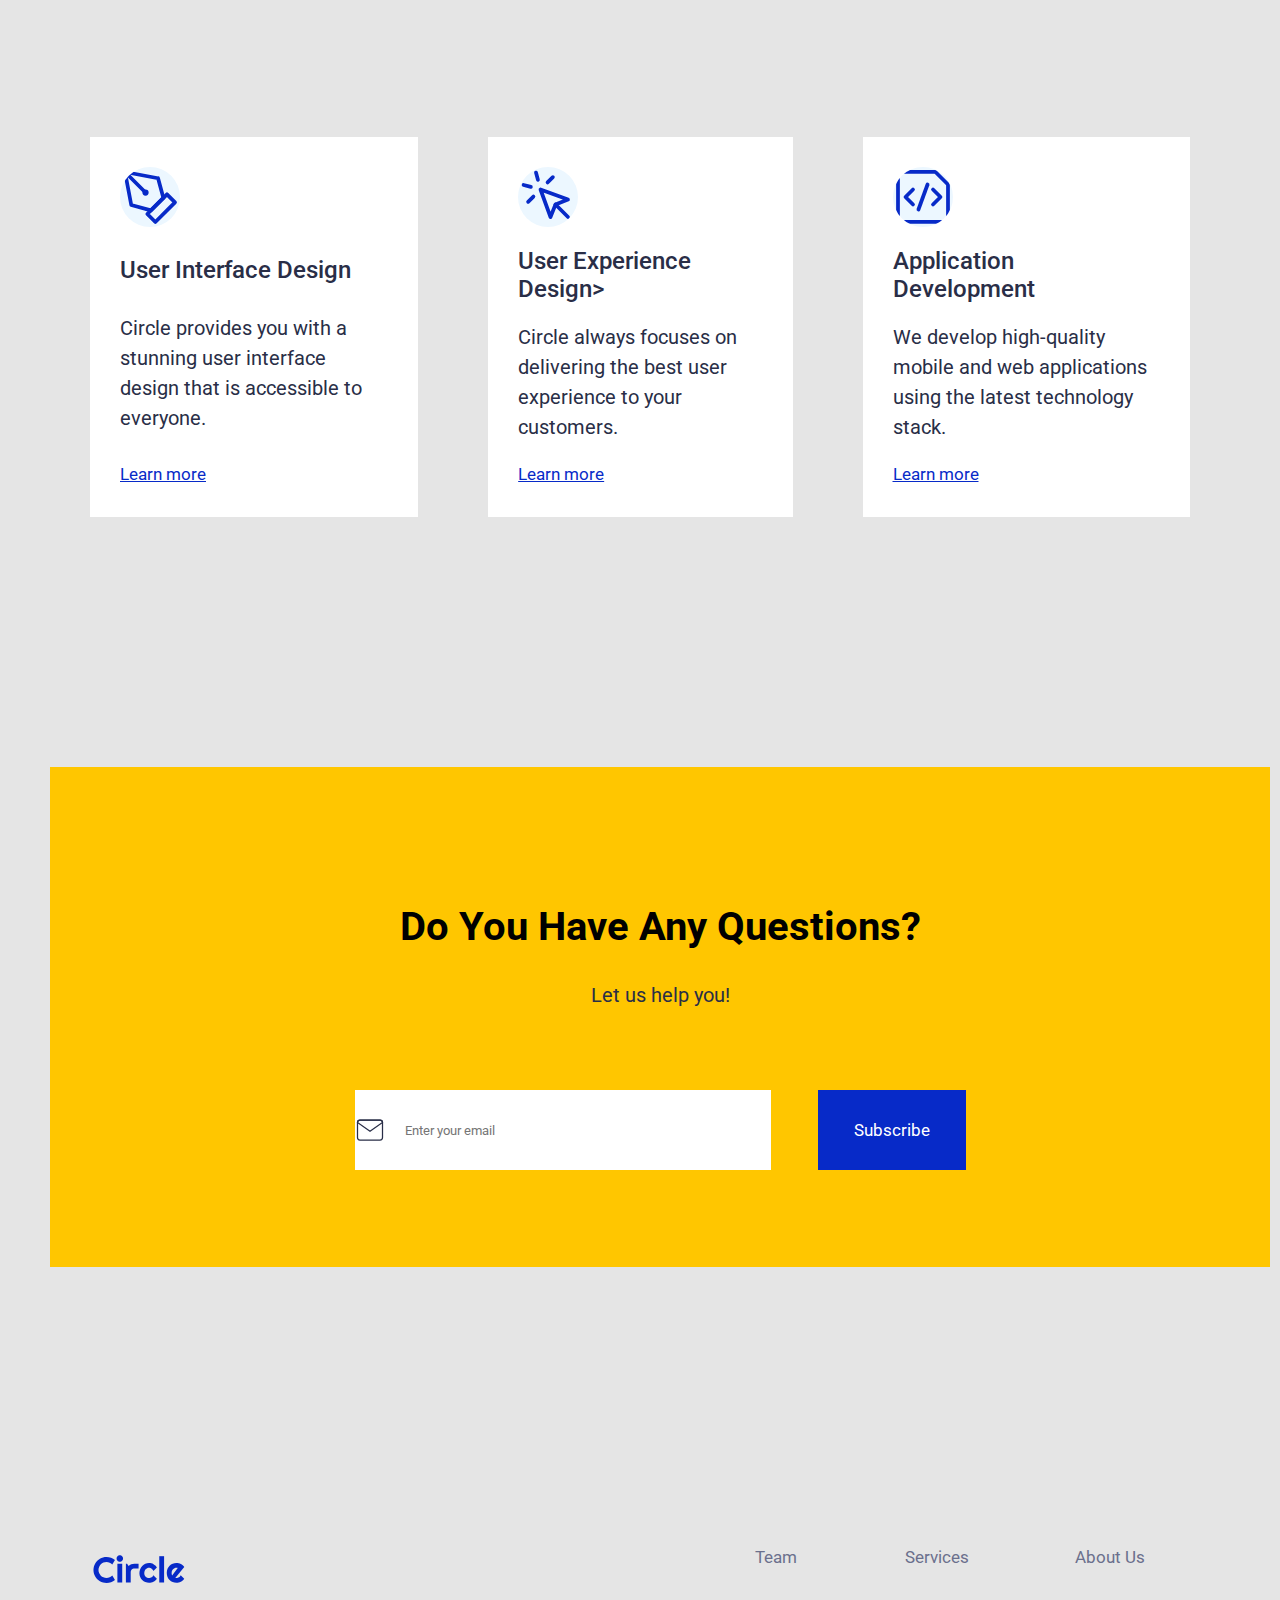
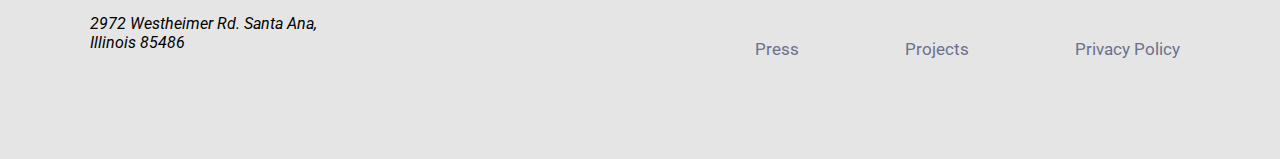
==== commit 4fd9c500: "contact css" ====
--- a/index.html
+++ b/index.html
@@ -19,7 +19,7 @@
             <a href="#Services">Services</a>
             <!-- <a href="javascript:void(0);" class="icon" onclick="myFunction()"> </a>-->
         </nav>
-        <button class="nav-button"><a href="./Main/Contact-Page/contact.html">Contact Us</a></button>
+        <button><a class="nav-button" href="./Main/Contact-Page/contact.html">Contact Us</a></button>
     </header>
 
     <section class="heroSection">
@@ -92,8 +92,10 @@
             </p>
             <div class="Kristin">
                 <img src="./Assets/testimonial-section/profile.png">
-                <p>Kristin Watson</p>
-                <p>Booking.com</p>
+                <div class="kristinText">
+                    <p class="hTR-17-blue">Kristin Watson</p>
+                    <p class="c2R-13-white">Booking.com</p>
+                </div>
             </div>
 
         </div>
@@ -136,8 +138,7 @@
                 <p class="bIR-20">Let us help you!</p>
                 <form class="formContact">
                     <div class="formMail">
-                        <input type="text" placeholder="Enter your email" class="boxMail" id="formContact" "> 
-                        <!-- <img src="./Assets/newsletter/icon/mail.svg" alt="email"> -->
+                        <input type="text" placeholder="Enter your email" class="boxMail" id="formContact">
                     </div>
                     <button type="submit" class="btnForm">Subscribe</button>
                 </form>
--- a/Main/main.css
+++ b/Main/main.css
@@ -1,10 +1,10 @@
 @import url('https://fonts.googleapis.com/css?family=Roboto+Condensed:700|Roboto:100,300,700');
 
 * {
-    margin: 0;
-    padding: 0;
-    font-family: 'Roboto';
-    box-sizing: border-box;
+  margin: 0;
+  padding: 0;
+  font-family: 'Roboto';
+  box-sizing: border-box;
 }
 
 /* Colors:
@@ -18,20 +18,22 @@
 #ECF7FF
 #FFC600 */
 
-
-body{
+body {
   display: flex;
   flex-direction: column;
   justify-content: center;
   background-color: #E5E5E5;
- }
-
-body header, section, footer {
+}
+
+body header,
+section,
+footer {
   margin: 0 auto;
   max-width: 1100px;
 }
 
-body section, footer {
+body section,
+footer {
   margin-top: 200px;
 }
 
@@ -58,50 +60,65 @@
   gap: 20px;
   color: #072AC8;
 }
-header button.nav-button {
-  display: flex;
-  width: 8em;
-  height: 3em;
-  gap: 20em;
+
+.nav-button {
+  display: flex;
+  align-items: center;
+  width: 150px;
+  height: 52px;
+  gap: 10px;
+  padding: 25px;
   background-color: #072AC8;
   color: #E5E5E5;
   border: #072AC8;
-}
-
-h1, h2, h3, h4 {
+  font-size: 17px;
+  top: 479px;
+  right: 1120px;
+}
+
+
+h1,
+h2,
+h3,
+h4 {
   font-family: 'Roboto';
 }
 
 h1 {
-  font-weight: 700;  
+  font-weight: 700;
   font-size: 60px;
   line-height: 70px;
   color: #292E47;
 }
-h2{
+
+h2 {
   font-weight: 700;
   font-size: 50px;
   line-height: 59px;
   color: #514D67;
 }
-h3{
+
+h3 {
   font-weight: 700;
   font-size: 40px;
   line-height: 47px;
 }
-h4{
+
+h4 {
   font-weight: 700;
   font-size: 24px;
   line-height: 28px;
   color: #514D67;
 }
+
 .bIM-24 {
   font-size: 24px;
   font-weight: 500;
   line-height: 28px;
   color: #292E47;
 }
-.hR-17{
+
+.hR-17 {
   font-size: 17px;
   font-weight: 400;
   line-height: 25;
@@ -125,7 +142,14 @@
   font-weight: 400;
 }
 
-.c1R-15  {
+.hTR-17-blue {
+  font-size: 17px;
+  font-weight: 400;
+  line-height: 17px;
+  color: #A2D6F9;
+}
+
+.c1R-15 {
   font-size: 15px;
   font-weight: 400;
 }
@@ -134,27 +158,35 @@
   font-size: 13px;
   font-weight: 400;
 }
-.hLTR-17{
+
+.c2R-13-white {
+  font-size: 13px;
+  font-weight: 400;
+  line-height: 15px;
+  color: #F4F6FC;
+}
+
+.hLTR-17 {
   font-size: 17px;
   font-weight: 400px;
   color: #6B708D;
 }
 
-.yellowP{
+.yellowP {
   font-size: 24px;
   font-weight: 500;
   line-height: 38px;
   color: #FFC600;
 }
 
-.buttonlearnMore{
+.buttonlearnMore {
   font-size: 17px;
   font-weight: 400;
   line-height: 25px;
   color: #072AC8;
 }
 
-.footerContain{
+.footerContain {
   width: 100em;
   max-width: 1100px;
   height: 100%;
@@ -164,7 +196,8 @@
   align-items: center;
   gap: 405px;
 }
-.logoAdress{
+
+.logoAdress {
   width: 260px;
   height: 112;
   display: flex;
@@ -173,15 +206,17 @@
   gap: 30px;
 }
 
-footer img{
+footer img {
   width: 98px;
   height: 30px;
 }
-.adress{
+
+.adress {
   font-size: 17px;
   font-weight: 400;
   color: #6B708D;
 }
+
 .navigationWeb {
   width: 435px;
   height: 112px;
@@ -189,7 +224,8 @@
   gap: 106px;
 
 }
-.hub{
+
+.hub {
   display: flex;
   flex-direction: column;
   align-items: flex-start;
@@ -218,4 +254,4 @@
   .heroSection .hero {
     display: none;
   }
-}
+}--- a/style.css
+++ b/style.css
@@ -26,21 +26,6 @@
   right: 835px;
   /* left: 170px; */
   bottom: 211px;
-}
-
-button.nav-button{
-  display: flex;
-  align-items: center;
-  width: 150px;
-  height: 52px;
-  gap: 10px;
-  padding: 25px;
-  background-color: #072AC8;
-  color: #E5E5E5;
-  border: #072AC8;
-  font-size: 17px;
-  top: 479px;
-  right: 1120px;
 }
 
 #inTouch{
@@ -99,6 +84,7 @@
   align-items: center; 
   filter: grayscale(100%);
 }
+
 .projects{
   width: 100em;
   height: 561px;
@@ -132,6 +118,16 @@
 .targetsImatge{
   width: 340px;
   height: 240px;
+}
+
+.targetProjectText{
+  height: 50%;
+  padding: 30px;
+  background-color: #FFFFFF;
+  display: flex;
+  flex-direction: column;
+  align-items: start;
+  justify-content: space-between;
 }
 
 .testimonialS {
@@ -168,15 +164,17 @@
   width: 150px;
   height: 150px;
 }
+
 .testimonialS .col-2 h3 {
   color: #F4F6FC; 
 }
+
 .col-2{
   max-width: 80%;
   display: flex;
   flex-direction: column;
   align-items: center;
-  margin: 120px 10px;
+  margin: 120px 10px 60px;
   gap: 120px;
 }
 .col-2 p{
@@ -188,117 +186,19 @@
   height:50px;
   width:50px;
 }
-/* .kristin{
-  width: auto;
-  display: flex;
-  justify-content: space-between;
-} */
-
-.ourService{
-  width: 100em;
-  height: 597px;
-  background-color: #E5E5E5;
-  display: flex;
-  justify-content: space-between;
-  align-items: flex-start;
-  flex-direction: column;
-  gap: 23px;
-}
-
-.projects-area{
-  max-height: 444px;
-  height: 100%;
-  display: flex;
-  align-items: center;
-  justify-content: space-between;
-  gap: 40px;
-}
-.targetProject{
-  height: 100%;
-  margin: 0;
-  flex: 1;
-  background-color: #FFFFFF;
-  flex-direction: column;
-  align-items: start;
-  justify-content: space-between;
-  /* to do: quitar Display block y centrar texto. */
-}
-
-.targetsImatge{
-  width: 340px;
-  height: 240px;
-}
-
-.targetProjectText{
-    height: 50%;
-    padding: 30px;
-    background-color: #FFFFFF;
-    display: flex;
-    flex-direction: column;
-    align-items: start;
-    justify-content: space-between;
-}
-
-.testimonialS {
-  max-width: 1320px;
-  height: 100%;
-  background-color: #292E47;
-  background-image: url(./Assets/testimonial-section/orbit.png);
-  background-size: contain; 
-  background-position: center;
-  background-repeat: no-repeat;
-  display: flex;
-}
-.col-1 {
-  margin: 51px;
-  display: flex;
-  flex-direction: column;
-  max-width: 40%;
-  align-items: flex-start;
-  justify-content: space-between;
-}
-.col-1 img{
-  width: 150px;
-  height: 150px;
-
-}
-.col-3 {
-  margin: 51px;
-  display: flex;
-  flex-direction: column;
-  align-items: flex-end;
-  justify-content: space-between;
-}
-.col-3 img{
-  width: 150px;
-  height: 150px;
-}
-.testimonialS .col-2 h3 {
-  color: #F4F6FC; 
-}
-.col-2{
-  max-width: 80%;
-  display: flex;
-  flex-direction: column;
-  align-items: center;
-  margin: 120px 10px 51px;
-  gap: 120px;
-}
-.col-2 p{
-text-align: center;
-}
-
-.col-2 img{
-  border-radius: 50%;
-  height:50px;
-  width:50px;
-}
 
 .kristin{
   width: 171px;
   display: flex;
-  justify-content: center;
-  /*TO DO: Poner texto al lado de la imagen*/
+  justify-content:space-between;
+  width: auto;
+  text-align: justify;
+}
+
+.kristinText{
+  display: flex;
+  flex-direction: column;
+  text-align: left;
 }
 
 .ourService{
@@ -339,8 +239,6 @@
 .cta{
   max-width: 1320px;
   height: 100%;
-  /* margin: 0 60px; */
-  /* background-color: #FFC600; */
   display: flex;
   align-items: center;
   justify-content: center;
@@ -376,10 +274,11 @@
 }
 .boxMail{
   display: flex;
-  width: 393;
+  width: 393px;
   height: 80px;
   border: 0px;
   text-align: left;
+  padding-left: 50px;
 }
 
 #formContact{
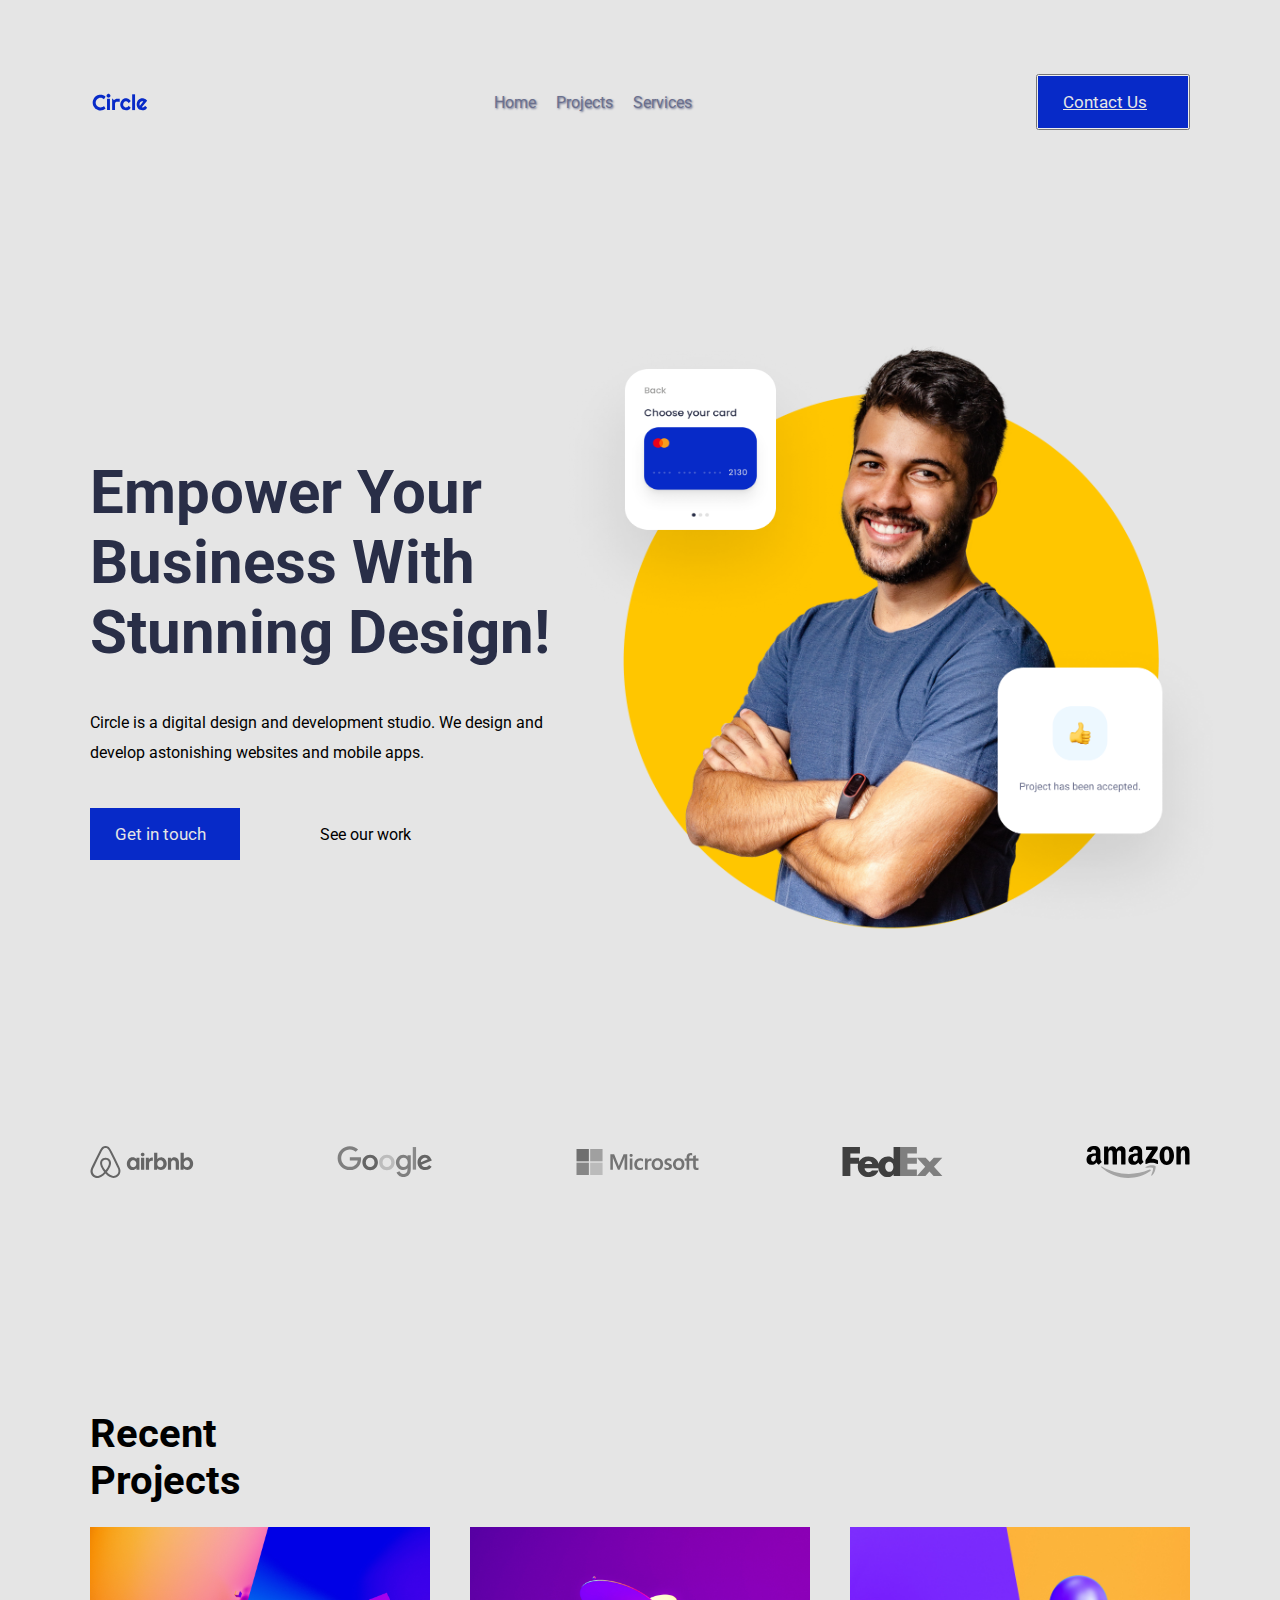
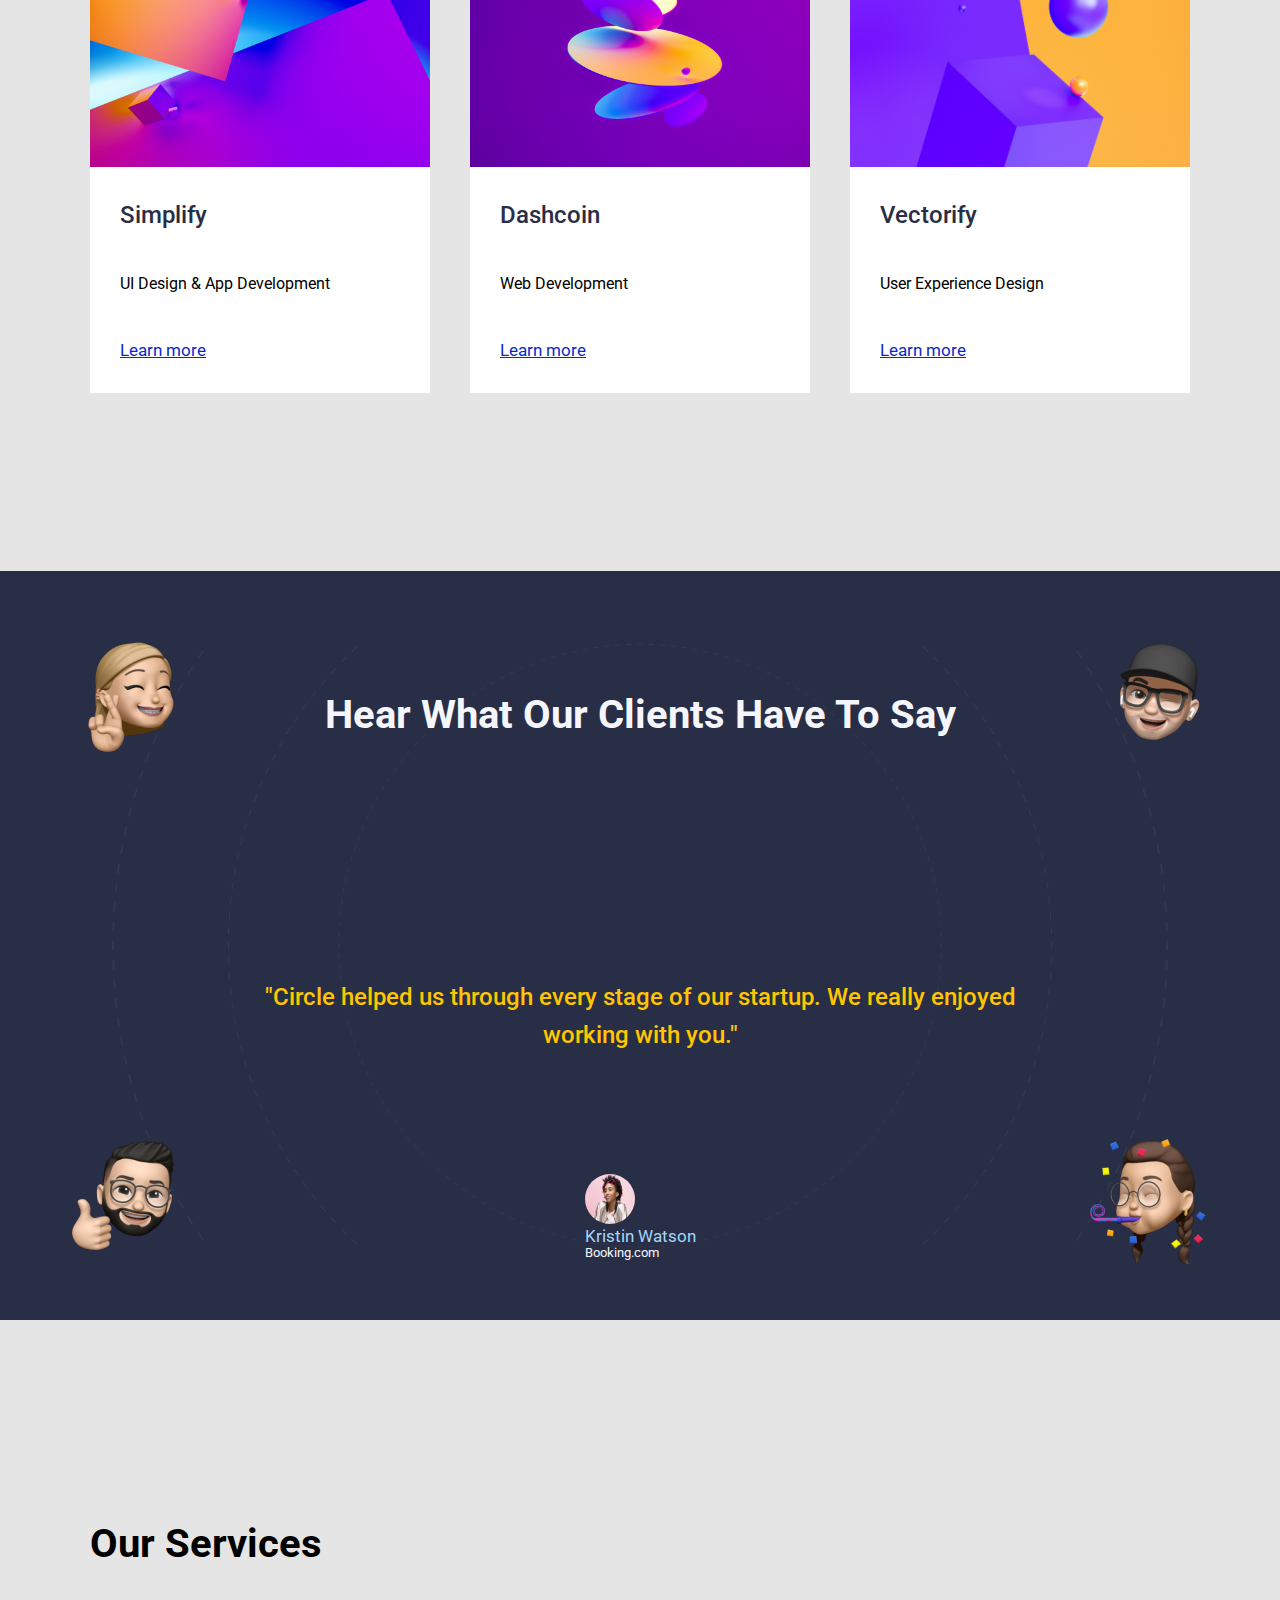
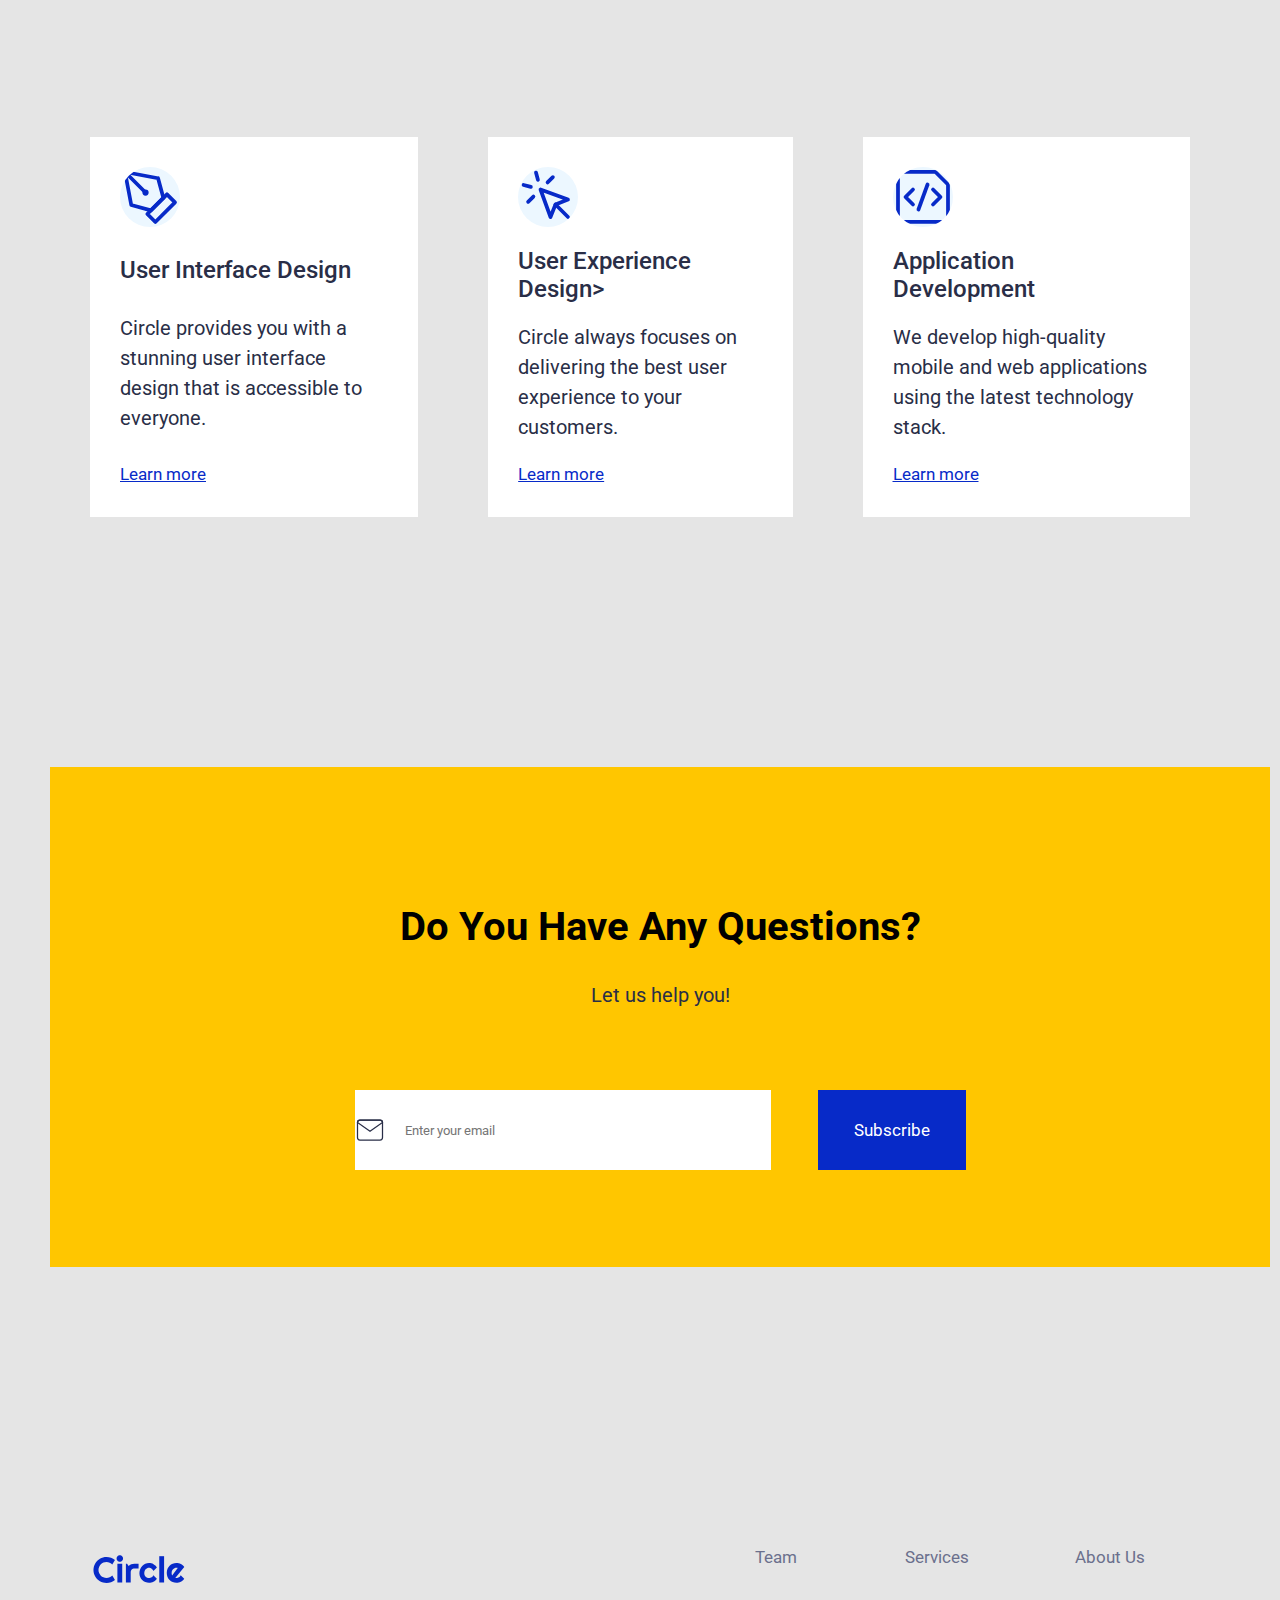
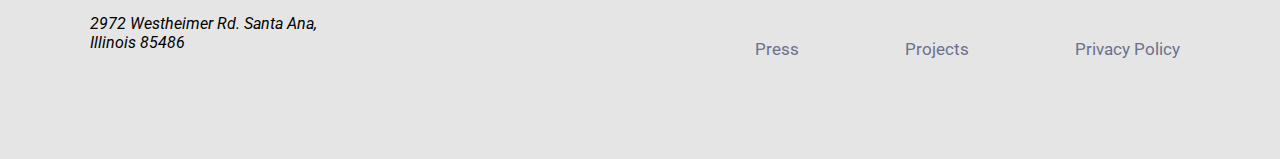
==== commit f9cb0487: "CSS: project y contact" ====
--- a/index.html
+++ b/index.html
@@ -16,7 +16,7 @@
         <nav class="topNav">
             <a href="./index.html">Home</a>
             <a href="#myProjects">Projects</a>
-            <a href="#Services">Services</a>
+            <a href="#myService">Services</a>
             <!-- <a href="javascript:void(0);" class="icon" onclick="myFunction()"> </a>-->
         </nav>
         <button><a class="nav-button" href="./Main/Contact-Page/contact.html">Contact Us</a></button>
@@ -105,7 +105,7 @@
         </div>
     </section>
 
-    <section class="ourService">
+    <section class="ourService" id="myService">
         <h3>Our Services</h3>
         <div class="ourServicesArea">
             <div class="serviceTarget">
--- a/Main/main.css
+++ b/Main/main.css
@@ -53,12 +53,28 @@
   height: 18px;
 }
 
+.nav-Bar{
+  position: sticky;
+  z-index: 10;
+}
+
 .topNav {
   justify-content: space-between;
   display: flex;
   align-items: center;
   gap: 20px;
   color: #072AC8;
+  text-decoration: none;
+}
+
+.topNav a{
+  text-decoration: none;
+  color: #6B708D;
+}
+
+.topNav a:hover {
+  color:#072AC8;
+  text-decoration: underline;
 }
 
 .nav-button {
@@ -177,6 +193,7 @@
   font-weight: 500;
   line-height: 38px;
   color: #FFC600;
+  text-align: center;
 }
 
 .buttonlearnMore {
--- a/style.css
+++ b/style.css
@@ -173,12 +173,10 @@
   max-width: 80%;
   display: flex;
   flex-direction: column;
+  justify-content: space-between;
   align-items: center;
   margin: 120px 10px 60px;
   gap: 120px;
-}
-.col-2 p{
-text-align: center;
 }
 
 .col-2 img{
@@ -199,7 +197,7 @@
   display: flex;
   flex-direction: column;
   text-align: left;
-}
+} 
 
 .ourService{
   width: 100em;
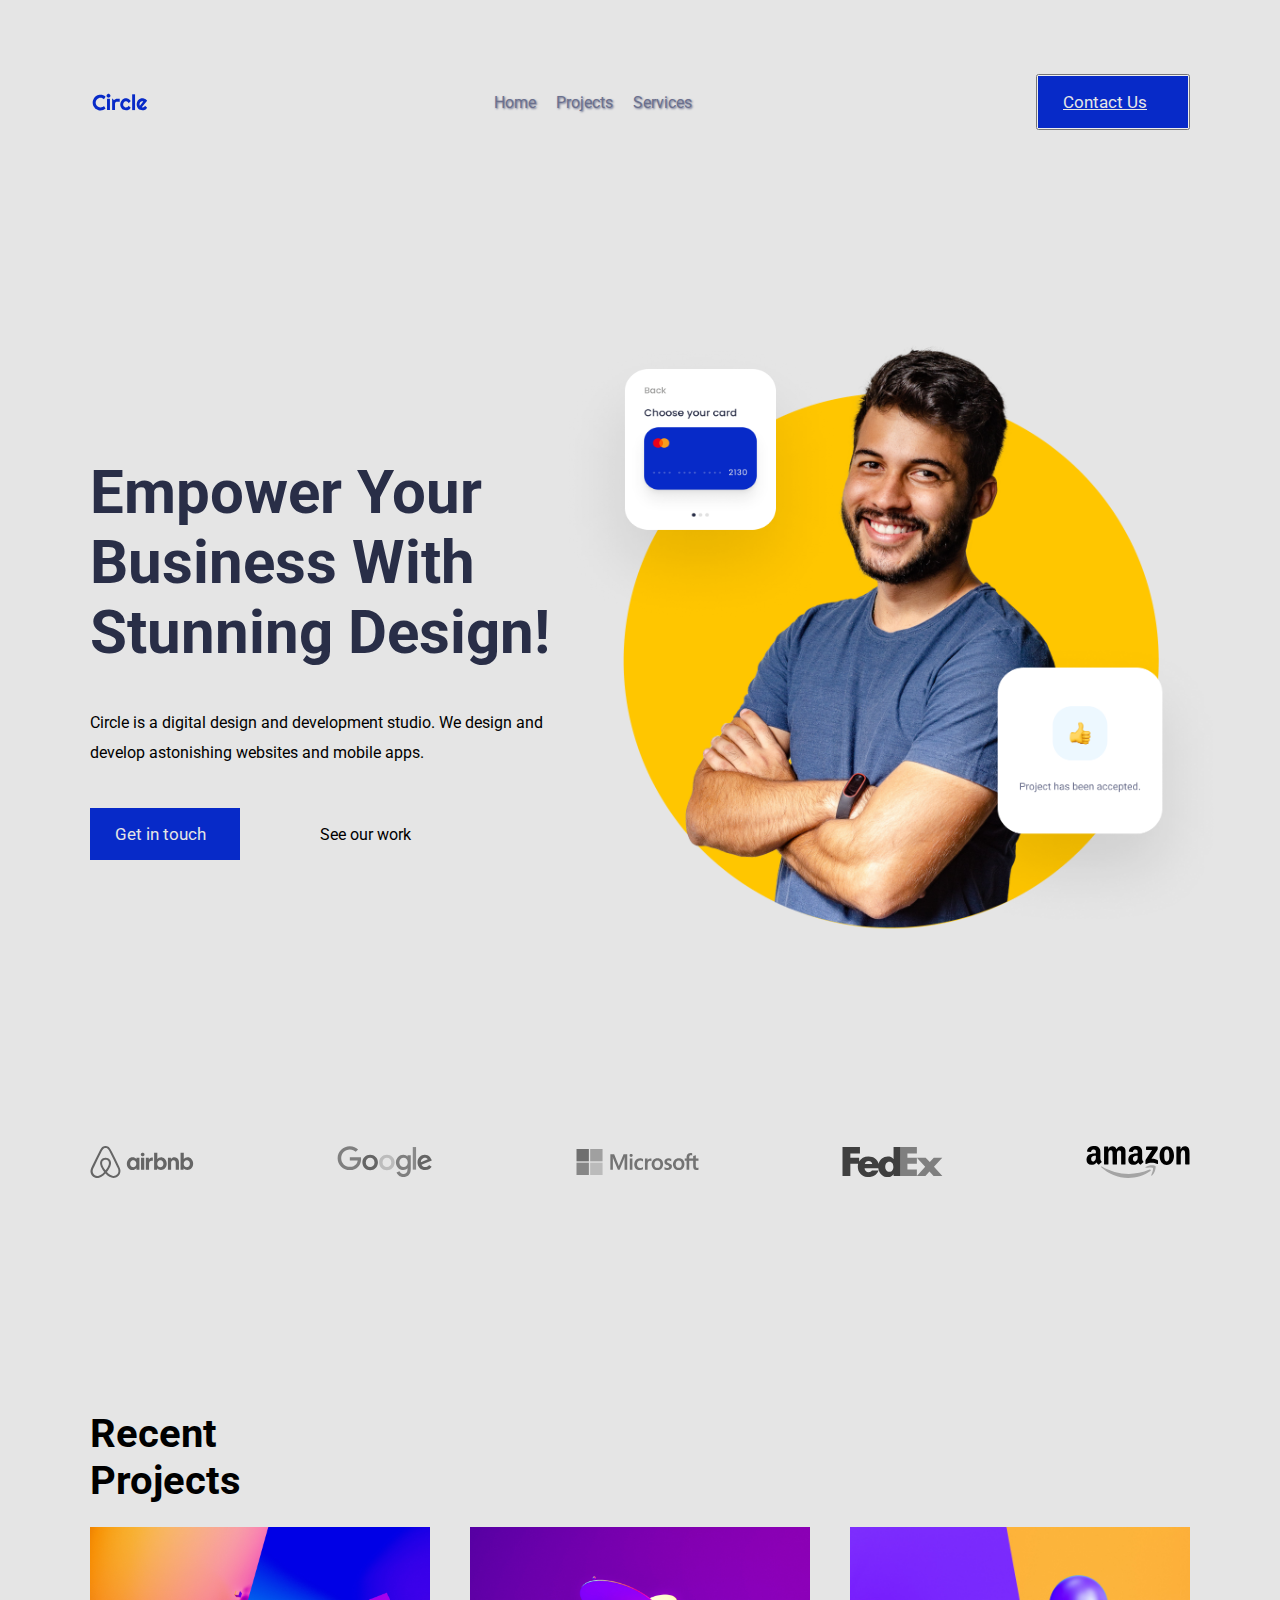
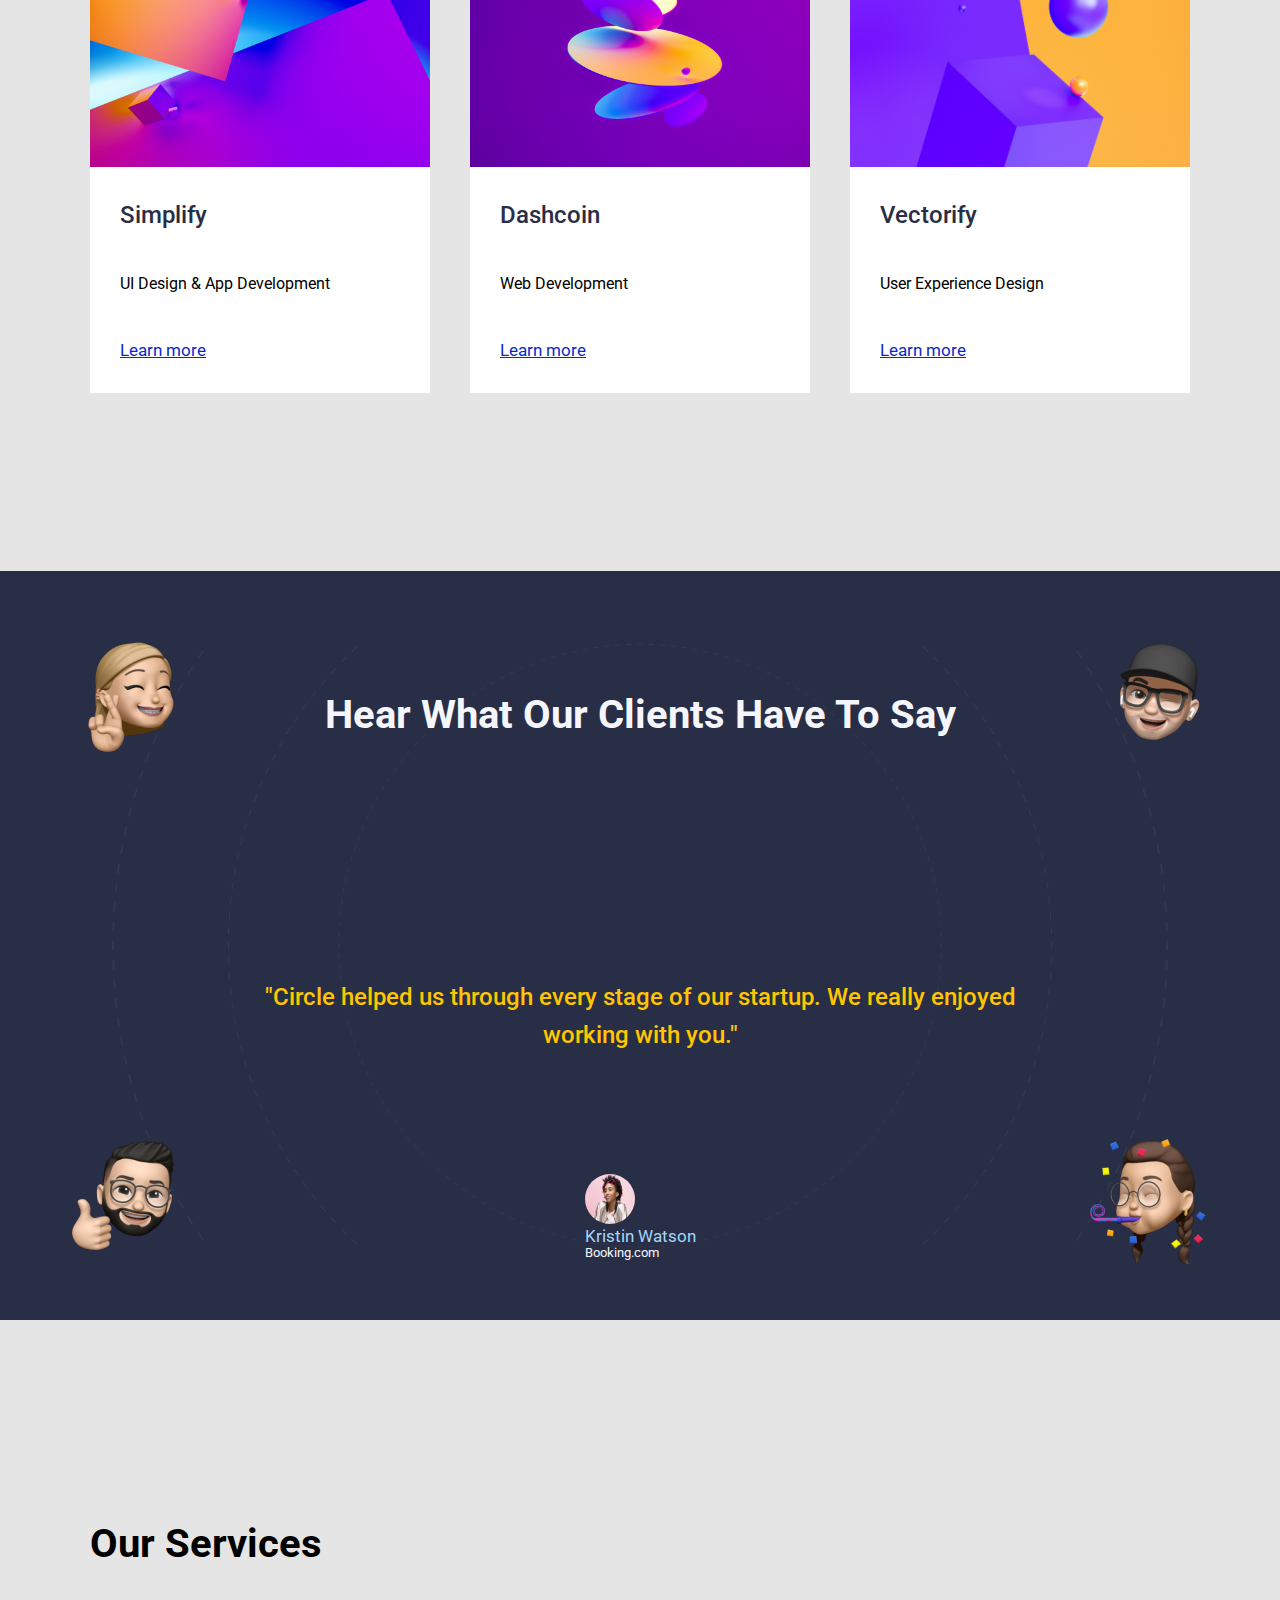
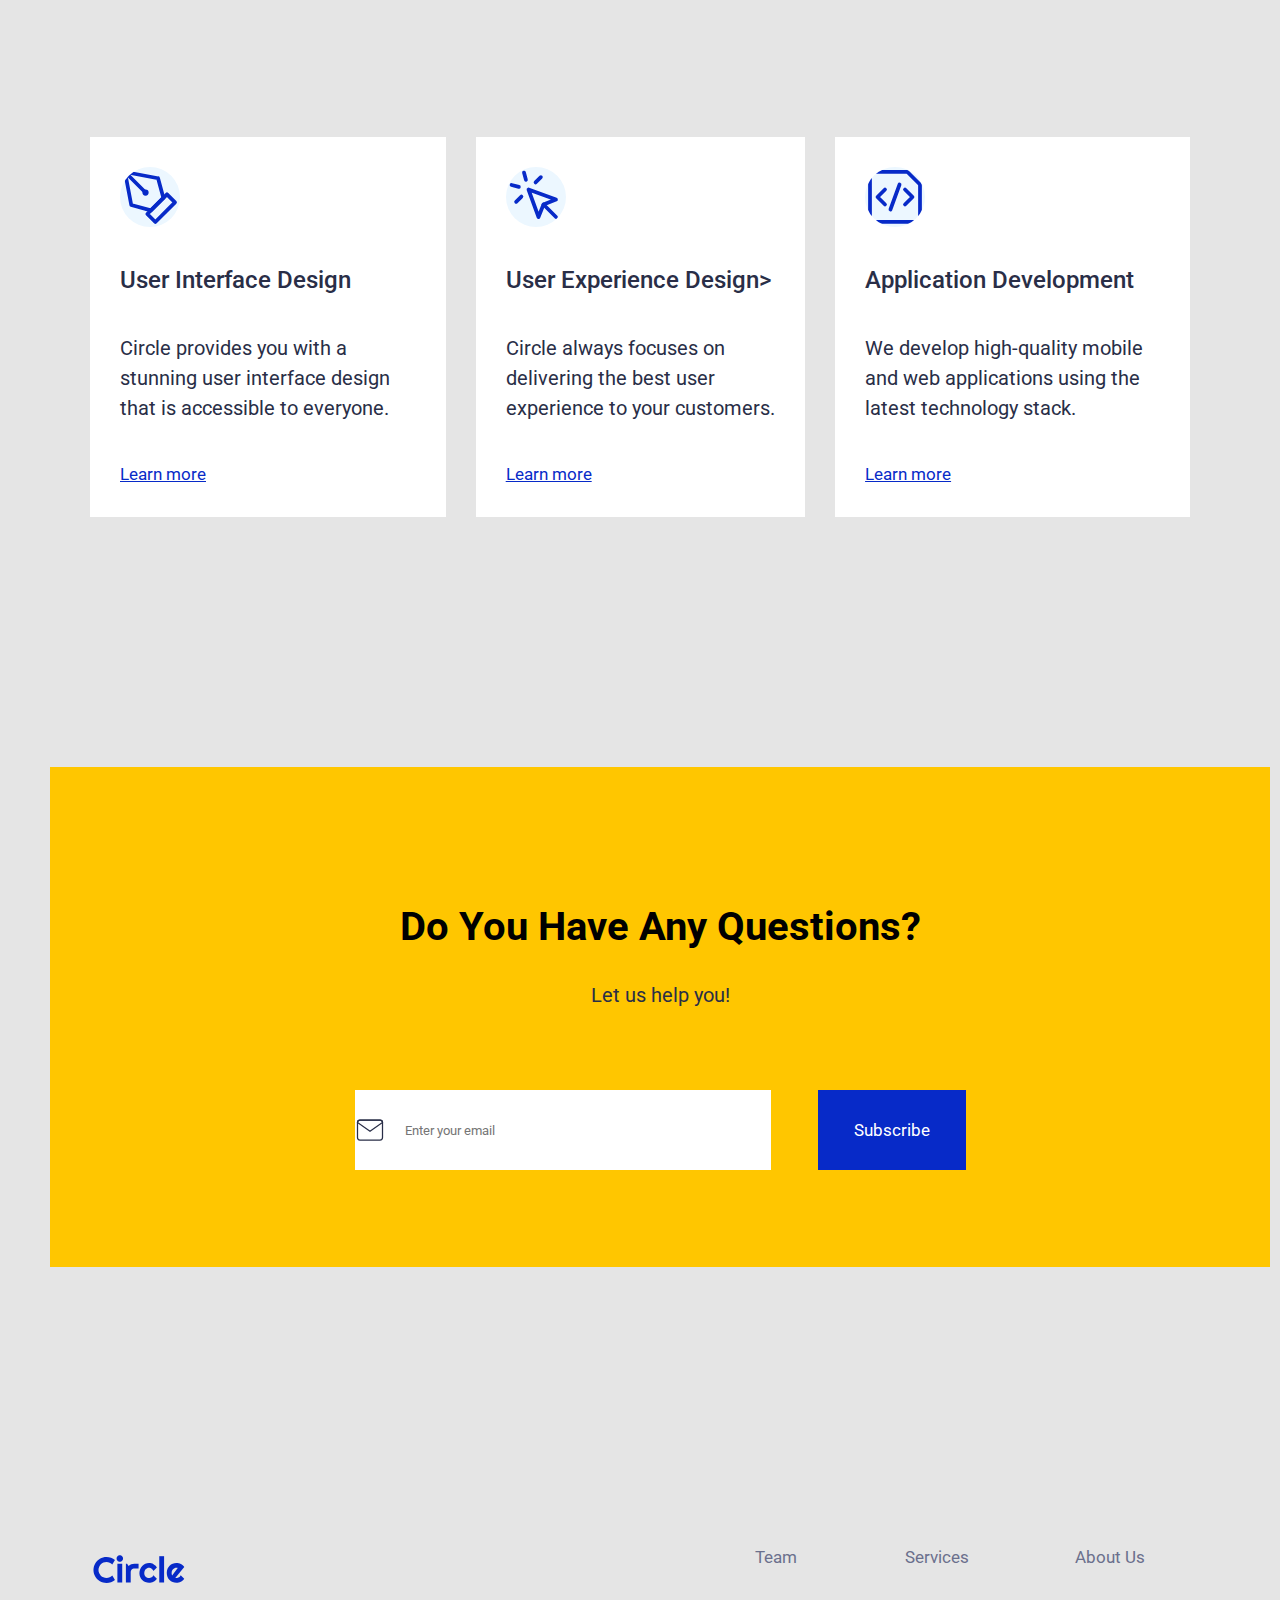
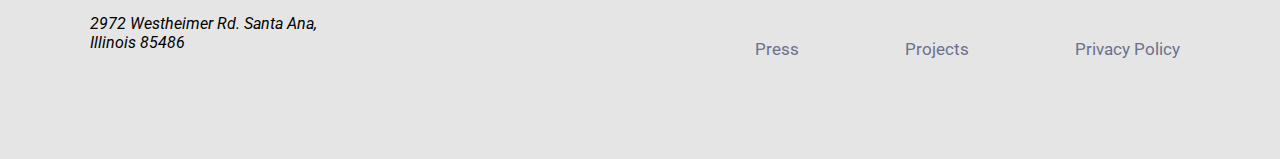
==== commit d2188c76: "@media tablet done" ====
--- a/index.html
+++ b/index.html
@@ -131,6 +131,28 @@
         </div>
     </section>
 
+    <section class="ourService_tYm">
+        <h2>Our Services<h2>
+                <div class="ourServicesArea_tYm">
+                    <div class="serviceTarget_tYm">
+                        <img class="iconImg_tYm" src="./Assets/services-section/icons/1.svg">
+                        <p class="bIM-24">User Interface Design</p>
+                        <a class="buttonlearnMore" href="#UserinterfaceDesign">Learn more</a>
+                    </div>
+
+                    <div class="serviceTarget_tYm">
+                        <img class="iconImg_tYm" src="./Assets/services-section/icons/2.svg">
+                        <p class="bIM-24">User Experience Design></p>
+                        <a class="buttonlearnMore" href="#UserExperience">Learn more</a>
+                    </div>
+                    <div class="serviceTarget_tYm">
+                        <img class="iconImg_tYm" src="./Assets/services-section/icons/3.svg">
+                        <p class="bIM-24">Application Development</p>
+                        <a class="buttonlearnMore" href="#ApplicationDevelopment">Learn more</a>
+                    </div>
+                </div>
+    </section>
+
     <section class="cta">
         <div class="yellowBox">
             <div Class="insideYellow">
--- a/Main/main.css
+++ b/Main/main.css
@@ -53,7 +53,7 @@
   height: 18px;
 }
 
-.nav-Bar{
+.nav-Bar {
   position: sticky;
   z-index: 10;
 }
@@ -67,13 +67,13 @@
   text-decoration: none;
 }
 
-.topNav a{
+.topNav a {
   text-decoration: none;
   color: #6B708D;
 }
 
 .topNav a:hover {
-  color:#072AC8;
+  color: #072AC8;
   text-decoration: underline;
 }
 
@@ -253,22 +253,217 @@
 
 /*TABLET*/
 @media (min-width: 768px) and (max-width: 1023px) {
-  body header {
-    background-color: #072AC8;
+
+  /* body header {
+    background-color: #6B708D;
+  } */
+  footer .footerContain {
+    gap: 250px
   }
 }
 
 /*MOBILE*/
 @media (max-width: 767px) {
+  body {
+    max-width: 390px;
+  }
+
   body header {
-    background-color: #FFC600;
-  }
-}
-
-
-/*MOBILE Y TABLET*/
+    background-color: transparent;
+    align-items: flex-start;
+    width: auto;
+  }
+
+  .nav-Bar a {
+    font-size: 17px;
+  }
+
+  .nav-Bar a :hover {
+    color: #072AC8;
+  }
+
+  header .nav-button {
+    display: none;
+  }
+
+  .herosection {
+    height: 500px;
+    gap: 10px;
+  }
+
+  .empower {
+    width: 100%;
+    /* height: 400px; */
+  }
+
+  .empower h1 {
+    font-size: 30px;
+    text-align: center;
+  }
+
+  .cicleDigital {
+    width: 100%;
+    font-size: 12px;
+    text-align: center;
+  }
+
+  #inTouch {
+    /* justify-content: center; */
+  }
+
+  #myProjects.projects {
+    width: 390px;
+    height: 700px;
+  }
+
+  .projects .projects-area {
+    flex-direction: column;
+    width: auto;
+    margin-left: 45px;
+    gap: 5px;
+  }
+
+  .projects .targetProject .targetsImatge {
+    height: 60px;
+
+  }
+
+  /* align-items: center; */
+
+  .cta .yellowBox {
+    background-color: #E5E5E5;
+  }
+
+  .cta .yellowBox .insideYellow {
+    max-width: 360px;
+    margin: 5 5 5;
+  }
+
+  footer {
+    height: 100px;
+  }
+
+  footer .footerContain {
+    height: 100px;
+    margin: 30;
+  }
+
+  footer .footerContain .navigationWeb {
+    gap: 75px
+  }
+
+  footer .footerContain .navigationWeb .hub {
+    justify-content: space-around;
+  }
+
+  footer .footerContain .navigationWeb {
+    width: auto;
+    gap: auto;
+    justify-content: center;
+  }
+
+  footer .footerContain .navigationWeb .hub {
+    justify-content: center;
+
+  }
+
+  footer .footerContain {
+    margin: 20;
+  }
+
+  .logoAdress {
+    display: none;
+  }
+}
+
+
+
+/*MOBILE & TABLET*/
 @media (max-width: 1023px) {
+  body {
+    margin-left: 15px;
+  }
+
+  body section,
+  footer {
+    margin-top: 10px;
+  }
+
+  .nav-Bar img {
+    display: none;
+  }
+
+  .nav-Bar {
+    align-items: flex-start;
+    flex-direction: column;
+  }
+
+  .nav-Bar .topNav {
+    font-size: 40px;
+  }
+
+  .nav-Bar .topNav :hover {
+    color: #FFC600;
+
+  }
+
+  header .nav-button {
+    font-size: 20px;
+    background-color: rgb(219, 113, 64);
+    border: 0.5px solid rgb(219, 113, 64);
+    border-radius: 1em;
+    text-decoration: none;
+
+  }
+
+  .heroSection {
+    height: 300px;
+    /* width: 100%; */
+  }
+
   .heroSection .hero {
     display: none;
+    /* ocupar todo el ancho disponible y centrar */
+  }
+
+  body .clientSection {
+    display: none;
+  }
+
+  .projects h3 {
+    display: none;
+  }
+
+  .projects .projects-area .targetsImatge {
+    width: 300px;
+  }
+
+  .projects .projects-area #myProjects {
+    justify-self: center;
+    max-width: 50%;
+  }
+
+  .projects .targetProject {
+    height: 50%;
+  }
+
+  .testimonialS {
+    max-width: 1000px;
+  }
+
+  #myService.ourService {
+    display: none;
+  }
+
+  .cta .yellowBox {
+    max-width: 900px;
+    padding: 30px;
+  }
+}
+
+/* DESKTOP */
+@media (min-width: 1024px) {
+  section.ourService_tYm {
+    display: none;
   }
 }--- a/style.css
+++ b/style.css
@@ -1,4 +1,3 @@
-
 .heroSection {
   height: 650px;
   width: 100%;
@@ -28,14 +27,14 @@
   bottom: 211px;
 }
 
-#inTouch{
+#inTouch {
   display: flex;
   justify-content: left;
   align-items: center;
   gap: 5em;
 }
 
-#seeOurWork{
+#seeOurWork {
   display: flex;
   text-align: justify;
   color: #6B708D;
@@ -48,11 +47,11 @@
   width: 600px;
   height: 600px;
   background-image: url(./Assets/hero-section/hero-image.png);
-  background-size: contain; 
+  background-size: contain;
   background-position: center;
   background-repeat: no-repeat;
   display: grid;
-  grid-template-columns: [col-1] 50% [col-2] 50%; 
+  grid-template-columns: [col-1] 50% [col-2] 50%;
   justify-content: center;
   gap: 5em;
 }
@@ -73,7 +72,7 @@
   display: grid;
   grid-column: 2 / 2;
   align-self: flex-end;
-  }
+}
 
 .clientSection {
   width: 100em;
@@ -81,11 +80,11 @@
   margin-top: 130px;
   display: flex;
   justify-content: space-between;
-  align-items: center; 
+  align-items: center;
   filter: grayscale(100%);
 }
 
-.projects{
+.projects {
   width: 100em;
   height: 561px;
   background-color: #E5E5E5;
@@ -96,7 +95,7 @@
   gap: 23px;
 }
 
-.projects-area{
+.projects-area {
   max-height: 444px;
   height: 100%;
   display: flex;
@@ -104,7 +103,8 @@
   justify-content: space-between;
   gap: 40px;
 }
-.targetProject{
+
+.targetProject {
   height: 100%;
   margin: 0;
   flex: 1;
@@ -115,12 +115,12 @@
 
 }
 
-.targetsImatge{
+.targetsImatge {
   width: 340px;
   height: 240px;
 }
 
-.targetProjectText{
+.targetProjectText {
   height: 50%;
   padding: 30px;
   background-color: #FFFFFF;
@@ -135,11 +135,12 @@
   height: 100%;
   background-color: #292E47;
   background-image: url(./Assets/testimonial-section/orbit.png);
-  background-size: contain; 
+  background-size: contain;
   background-position: center;
   background-repeat: no-repeat;
   display: flex;
 }
+
 .col-1 {
   margin: 51px;
   display: flex;
@@ -148,11 +149,13 @@
   align-items: flex-start;
   justify-content: space-between;
 }
-.col-1 img{
+
+.col-1 img {
   width: 150px;
   height: 150px;
 
 }
+
 .col-3 {
   margin: 51px;
   display: flex;
@@ -160,16 +163,17 @@
   align-items: flex-end;
   justify-content: space-between;
 }
-.col-3 img{
+
+.col-3 img {
   width: 150px;
   height: 150px;
 }
 
 .testimonialS .col-2 h3 {
-  color: #F4F6FC; 
-}
-
-.col-2{
+  color: #F4F6FC;
+}
+
+.col-2 {
   max-width: 80%;
   display: flex;
   flex-direction: column;
@@ -179,27 +183,27 @@
   gap: 120px;
 }
 
-.col-2 img{
+.col-2 img {
   border-radius: 50%;
-  height:50px;
-  width:50px;
-}
-
-.kristin{
+  height: 50px;
+  width: 50px;
+}
+
+.kristin {
   width: 171px;
   display: flex;
-  justify-content:space-between;
+  justify-content: space-between;
   width: auto;
   text-align: justify;
 }
 
-.kristinText{
+.kristinText {
   display: flex;
   flex-direction: column;
   text-align: left;
-} 
-
-.ourService{
+}
+
+.ourService {
   width: 100em;
   height: 597px;
   background-color: #E5E5E5;
@@ -210,21 +214,47 @@
   gap: 50px;
 }
 
-.ourServicesArea{
+.ourService_tYm {
+  margin-top: 50px;
+  width: 100em;
+  height: 300px;
+  background-color: #E5E5E5;
+  display: flex;
+  flex-direction: column;
+  justify-content: space-between;
+  align-items: flex-start;
+}
+
+.ourServicesArea {
   max-height: 380px;
   height: 100%;
   display: flex;
   align-items: start;
   justify-content: space-evenly;
-  gap: 70px;
-}
-.iconImg{
+  gap: 30px;
+}
+
+.ourServicesArea_tYm {
+  max-height: fit-content;
+  display: flex;
+  gap: 50px;
+}
+
+iconImg_tYm {
+  background-color: #ECF7FF;
+  border-radius: 80px;
+  height: 40px;
+  width: 40px;
+}
+
+.iconImg {
   background-color: #ECF7FF;
   border-radius: 80px;
   height: 60px;
   width: 60px;
 }
-.serviceTarget{
+
+.serviceTarget {
   height: 100%;
   padding: 30px;
   background-color: #FFFFFF;
@@ -234,7 +264,7 @@
   justify-content: space-between;
 }
 
-.cta{
+.cta {
   max-width: 1320px;
   height: 100%;
   display: flex;
@@ -244,12 +274,13 @@
   padding: 50px;
 }
 
-.yellowBox{
+.yellowBox {
   width: 1320px;
   height: 500px;
   background-color: #FFC600;
 }
-.insideYellow{
+
+.insideYellow {
   height: auto;
   margin: 136px 110px;
   padding-bottom: 20px;
@@ -259,18 +290,21 @@
   justify-content: center;
   gap: 30px;
 }
-.formContact{
-  width: 611px;           
+
+.formContact {
+  width: 611px;
   height: 80px;
   display: flex;
   margin-top: 50px;
 }
-.formMail{
+
+.formMail {
   color: #FFFFFF;
   width: 100%;
   height: 80px;
 }
-.boxMail{
+
+.boxMail {
   display: flex;
   width: 393px;
   height: 80px;
@@ -279,7 +313,7 @@
   padding-left: 50px;
 }
 
-#formContact{
+#formContact {
   width: 90%;
   background-image: url(./Assets/newsletter/icon/mail.svg);
   background-size: 30px;
@@ -292,7 +326,8 @@
   text-align: left;
   padding-left: 75px;
 }
-.btnForm{
+
+.btnForm {
   border: 0px;
   background-color: #072AC8;
   color: #FFFFFF;
@@ -313,11 +348,7 @@
 }
 
 /*MOBILE*/
-@media (max-width: 767px) {
-  body header {
-    background-color: #FFC600;
-  }
-}
+@media (max-width: 767px) {}
 
 
 /*MOBILE Y TABLET*/
@@ -325,4 +356,4 @@
   .heroSection .hero {
     display: none;
   }
-}
+}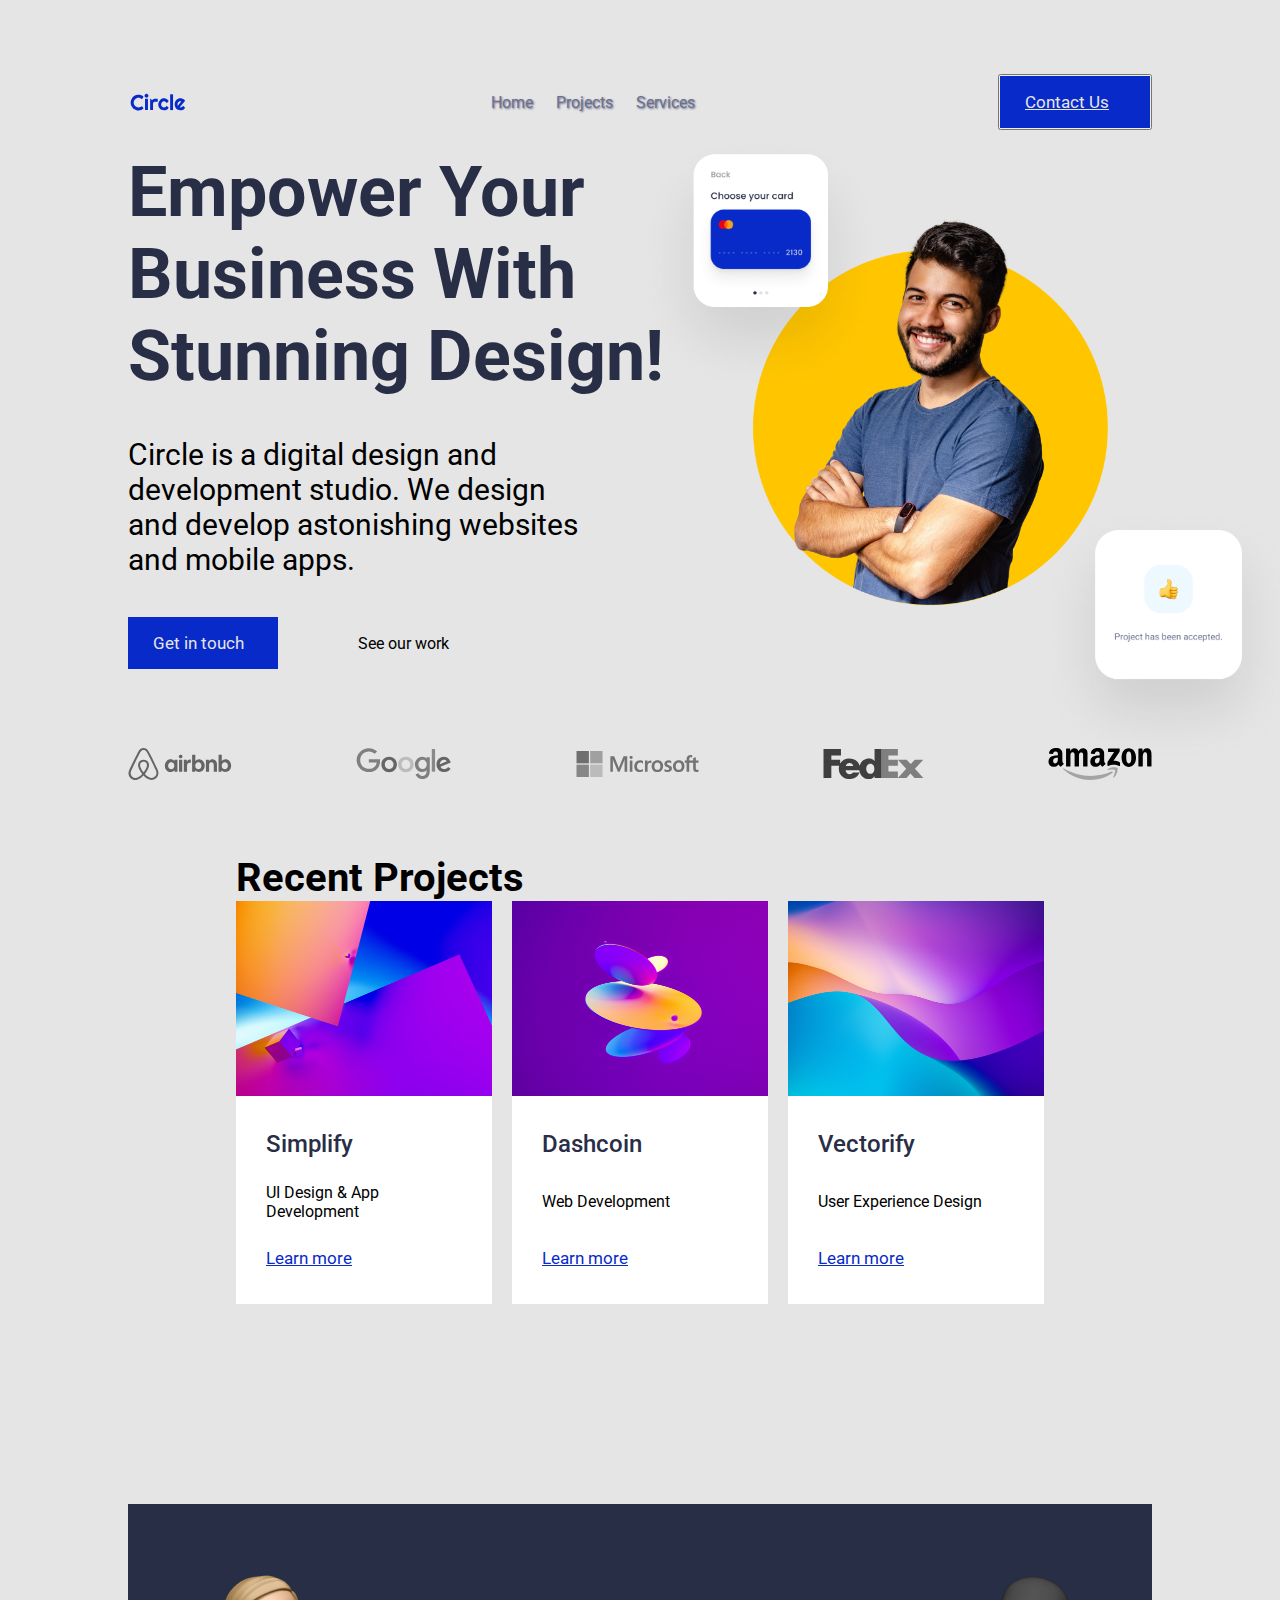
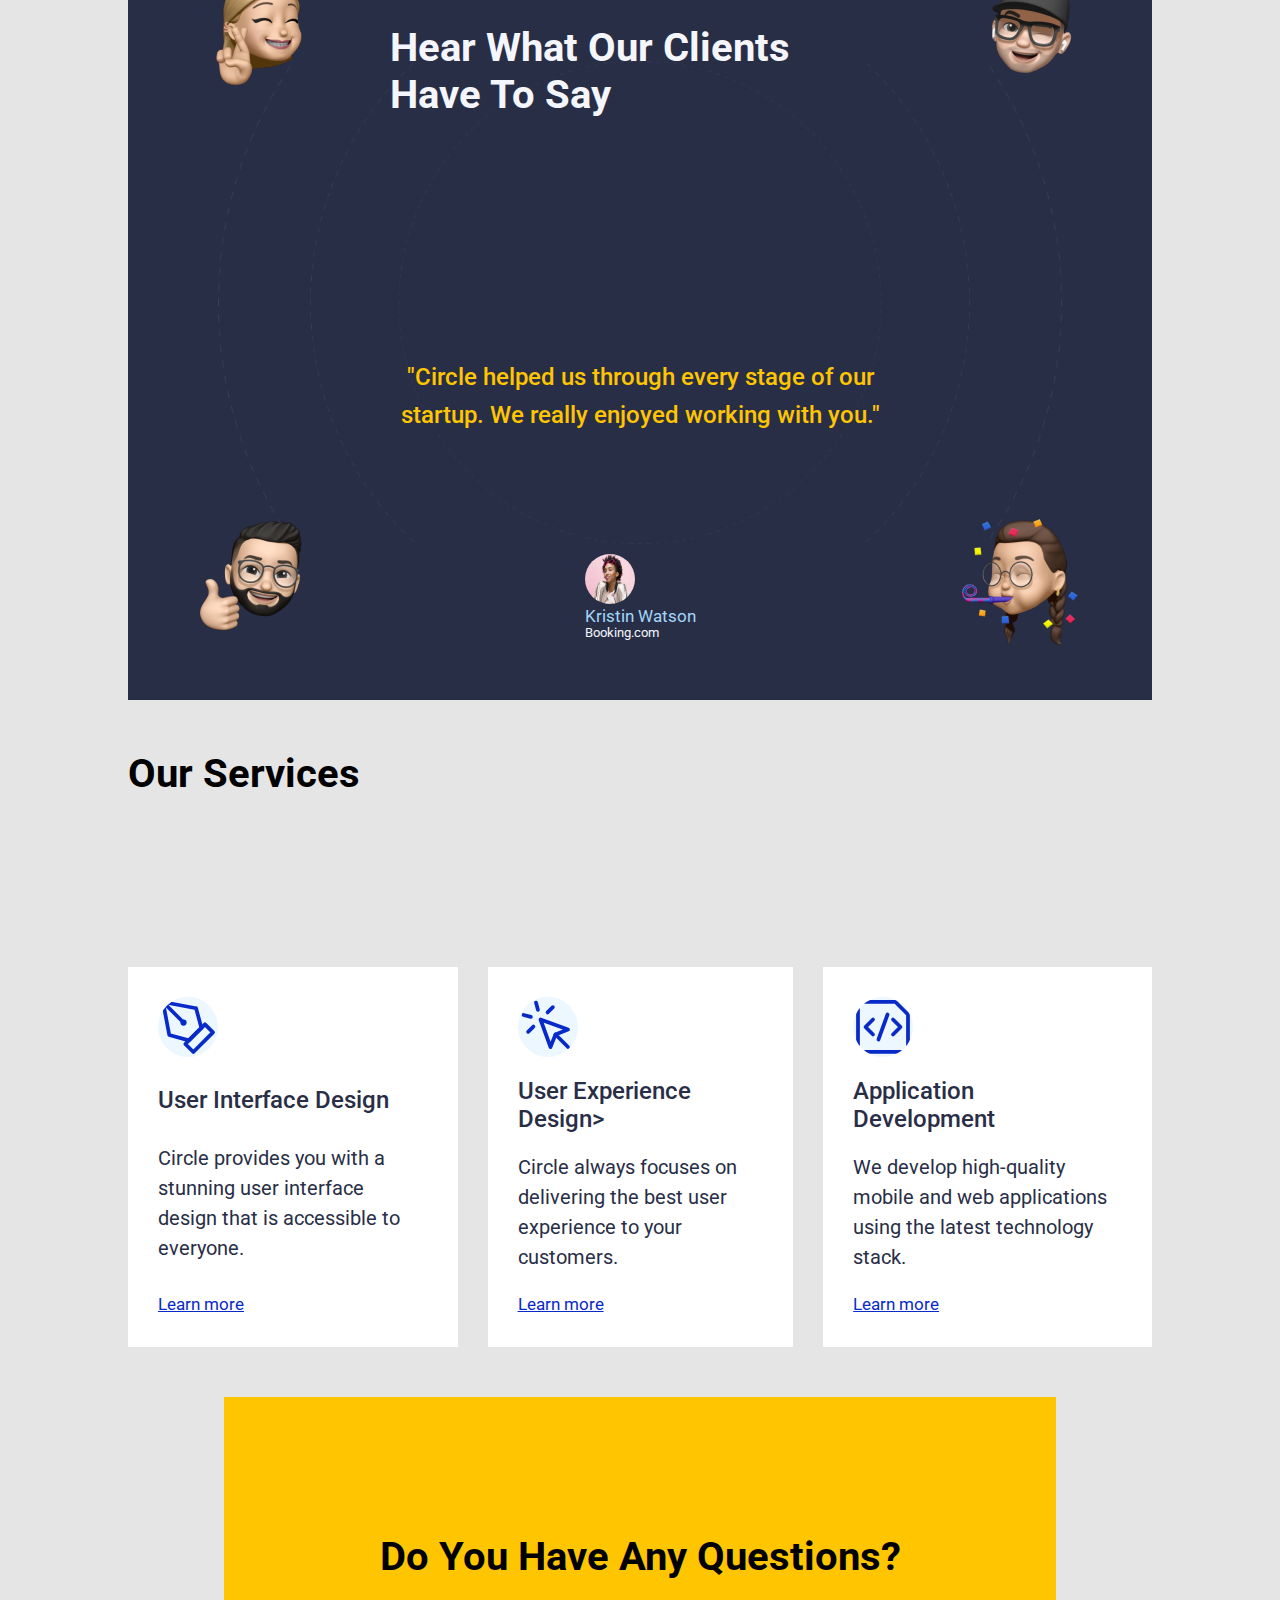
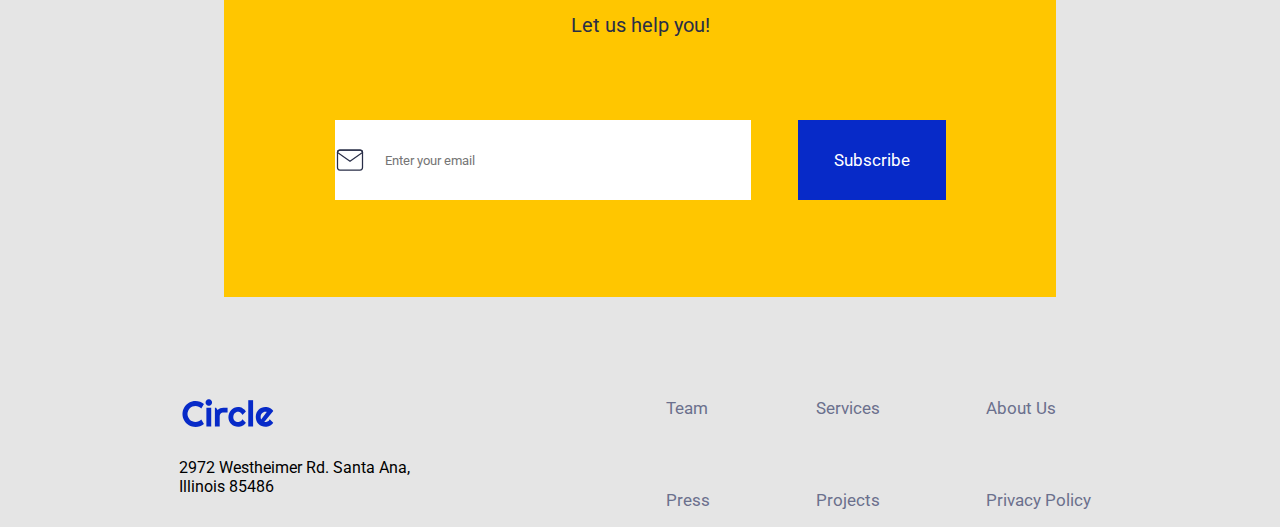
==== commit fb7fdfcc: "redisgn html & CSS" ====
--- a/index.html
+++ b/index.html
@@ -23,57 +23,65 @@
     </header>
 
     <section class="heroSection">
-        <div class="empower">
-            <h1>Empower Your </p>
-                Business With </p>
-                Stunning Design!</h1>
-            <p class="cicleDigital">Circle is a digital design and development studio. We design and develop astonishing
-                websites and mobile apps.</p>
-            <div id="inTouch">
-                <button class="nav-button" href="#Get in touch">Get in touch</button>
-                <p id="seeourWork">See our work</p>
-            </div>
-        </div>
-        <div class="hero">
-            <img id="creditCards" src="./Assets/hero-section/card-1.png">
-            <img id="ok" src="./Assets/hero-section/card-2.png">
-        </div>
-    </section>
-
-    <section class="clientSection">
-        <img src="./Assets/logos/airbnb-logo.svg">
-        <img src="./Assets/logos/google-logo.svg">
-        <img src="./Assets/logos/microsoft-logo.svg">
-        <img src="./Assets/logos/fedex-logo.svg">
-        <img src="./Assets/logos/amazon-logo.svg">
+        <div class="heroContainerFlex">
+            <div class="empower" id="leftHero">
+                <h1>Empower Your </p>
+                    Business With </p>
+                    Stunning Design!</h1>
+                <p class="cicleDigital">Circle is a digital design and development studio. We design and develop
+                    astonishing
+                    websites and mobile apps.</p>
+                <div id="inTouch">
+                    <button class="nav-button" href="#Get in touch">Get in touch</button>
+                    <p id="seeourWork">See our work</p>
+                </div>
+            </div>
+            <div class="hero" id="rightHero">
+                <img id="amigo" src="./Assets/hero-section/hero-image.png" alt="">
+                <img id="creditCards" src="./Assets/hero-section/card-1.png">
+                <img id="ok" src="./Assets/hero-section/card-2.png">
+
+            </div>
+        </div>
+    </section>
+
+    <section class="clientsContainerFlex">
+        <div class="clientSection">
+            <img src="./Assets/logos/airbnb-logo.svg">
+            <img src="./Assets/logos/google-logo.svg">
+            <img src="./Assets/logos/microsoft-logo.svg">
+            <img src="./Assets/logos/fedex-logo.svg">
+            <img src="./Assets/logos/amazon-logo.svg">
+        </div>
     </section>
 
     <section class="projects" id="myProjects">
-        <h3>Recent</p>
-            Projects</h3>
-        <div class="projects-area">
-            <div class="targetProject">
-                <img class="targetsImatge" src="./Assets/projects-section/1.jpg">
-                <div class="targetProjectText">
-                    <p class="bIM-24">Simplify</p>
-                    <p class="hR1">UI Design & App Development</p>
-                    <a class="buttonlearnMore" href="#simplify">Learn more</a>
-                </div>
-            </div>
-            <div class="targetProject">
-                <img class="targetsImatge" src="./Assets/projects-section/2.jpg">
-                <div class="targetProjectText">
-                    <p class="bIM-24">Dashcoin</p>
-                    <p class="hR1">Web Development</p>
-                    <a class="buttonlearnMore" href="#dashcoin">Learn more</a>
-                </div>
-            </div>
-            <div class="targetProject">
-                <img class="targetsImatge" src="./Assets/projects-section/3.jpg">
-                <div class="targetProjectText">
-                    <p class="bIM-24">Vectorify</p>
-                    <p class="headline-text-medium">User Experience Design</p>
-                    <a class="buttonlearnMore" href="#vectorify">Learn more</a>
+        <div class="projectsContainerFlex">
+            <h3>Recent Projects</h3>
+            <div class="projects-area">
+                <div class="targetProject">
+                    <img class="targetsImatge" src="./Assets/projects-section/1.jpg">
+                    <div class="targetProjectText">
+                        <p class="bIM-24">Simplify</p>
+                        <p class="hR1">UI Design & App Development</p>
+                        <a class="buttonlearnMore" href="#simplify">Learn more</a>
+                    </div>
+                </div>
+                <div class="targetProject">
+                    <img class="targetsImatge" src="./Assets/projects-section/2.jpg">
+                    <div class="targetProjectText">
+                        <p class="bIM-24">Dashcoin</p>
+                        <p class="hR1">Web Development</p>
+                        <a class="buttonlearnMore" href="#dashcoin">Learn more</a>
+                    </div>
+                </div>
+                <div class="targetProject">
+                    <img class="targetsImatge" src="./Assets/projects-section/5.jpg">
+                    <div class="targetProjectText">
+                        <p class="bIM-24">Vectorify</p>
+                        <p class="headline-text-medium">User Experience Design</p>
+                        <a class="buttonlearnMore" href="#vectorify">Learn more</a>
+                    </div>
                 </div>
             </div>
         </div>
@@ -139,7 +147,6 @@
                         <p class="bIM-24">User Interface Design</p>
                         <a class="buttonlearnMore" href="#UserinterfaceDesign">Learn more</a>
                     </div>
-
                     <div class="serviceTarget_tYm">
                         <img class="iconImg_tYm" src="./Assets/services-section/icons/2.svg">
                         <p class="bIM-24">User Experience Design></p>
@@ -169,29 +176,30 @@
     </section>
 </body>
 
-<footer>
-    <div class="footerContain">
-        <div class="logoAdress">
-            <img src="./Assets/logos/circle.svg">
-            <address class="address">2972 Westheimer Rd. Santa Ana,<br \>
-                Illinois 85486</address>
-            </address>
-        </div>
-        <div class="navigationWeb">
-            <div class="hub">
-                <p class="hLTR-17"><a href="http://"></a>Team</p>
-                <p class="hLTR-17"><a href="http://"></a>Press</p>
-            </div>
-            <div class="hub">
-                <p class="hLTR-17"><a href="http://"></a>Services</p>
-                <p class="hLTR-17"><a href="http://"></a>Projects</p>
-            </div>
-            <div class="hub">
-                <p class="hLTR-17"><a href="http://"></a>About Us</p>
-                <p class="hLTR-17"><a href="http://"></a>Privacy Policy</p>
-            </div>
+<footer class="footerContain">
+
+    <div class="logoAdress">
+        <img src="./Assets/logos/circle.svg">
+        <div class="adressTextContainer">
+            <div class="address">2972 Westheimer Rd. Santa Ana,<br \>
+                Illinois 85486</div>
         </div>
     </div>
+    <div class="navigationWeb">
+        <div class="hub">
+            <p class="hLTR-17"><a href="http://"></a>Team</p>
+            <p class="hLTR-17"><a href="http://"></a>Press</p>
+        </div>
+        <div class="hub">
+            <p class="hLTR-17"><a href="http://"></a>Services</p>
+            <p class="hLTR-17"><a href="http://"></a>Projects</p>
+        </div>
+        <div class="hub">
+            <p class="hLTR-17"><a href="http://"></a>About Us</p>
+            <p class="hLTR-17"><a href="http://"></a>Privacy Policy</p>
+        </div>
+    </div>
+
 </footer>
 
 </html>--- a/Main/main.css
+++ b/Main/main.css
@@ -23,18 +23,19 @@
   flex-direction: column;
   justify-content: center;
   background-color: #E5E5E5;
+  padding: 0 10% 0 10%;
 }
 
 body header,
 section,
 footer {
-  margin: 0 auto;
-  max-width: 1100px;
+  /* margin: 0 auto; */
+  max-width: 100%;
 }
 
 body section,
 footer {
-  margin-top: 200px;
+  /* margin-top: 200px; */
 }
 
 body header {
@@ -55,14 +56,18 @@
 
 .nav-Bar {
   position: sticky;
+  display: flex;
+  justify-content: space-between;
   z-index: 10;
+  width: auto;
 }
 
 .topNav {
   justify-content: space-between;
   display: flex;
   align-items: center;
-  gap: 20px;
+  /* gap: 20px; */
+  width: 20%;
   color: #072AC8;
   text-decoration: none;
 }
@@ -102,8 +107,8 @@
 
 h1 {
   font-weight: 700;
-  font-size: 60px;
-  line-height: 70px;
+  font-size: 70px;
+  /* line-height: 70px; */
   color: #292E47;
 }
 
@@ -204,18 +209,17 @@
 }
 
 .footerContain {
-  width: 100em;
-  max-width: 1100px;
-  height: 100%;
-  margin: 30px 0 100px;
-  display: flex;
-  justify-content: flex-start;
-  align-items: center;
-  gap: 405px;
+  padding: 5% 5% 5% 5%;
+  width: 100%;
+  height: 20vh;
+  display: flex;
+  justify-content: space-between;
+
+
 }
 
 .logoAdress {
-  width: 260px;
+  width: 300px;
   height: 112;
   display: flex;
   flex-direction: column;
@@ -232,6 +236,7 @@
   font-size: 17px;
   font-weight: 400;
   color: #6B708D;
+  width: 100%;
 }
 
 .navigationWeb {
@@ -250,6 +255,196 @@
   text-align: left;
 }
 
+/*------------------------------------------MEDIA-----------------------------------------*/
+
+/*MOBILE*/
+@media (max-width: 767px) {
+  body {
+    background-color: rgb(127, 255, 133);
+    max-width: 767px;
+  }
+
+  body header {
+    background-color: transparent;
+    align-items: center;
+    width: auto;
+  }
+
+  .nav-Bar a {
+    font-size: 20px;
+  }
+
+  .nav-Bar a :hover {
+    color: #072AC8;
+  }
+
+  header.nav-button {
+    /* display: none; */
+  }
+
+  .heroSection {
+    height: 500px;
+    gap: 10px;
+  }
+
+  .empower {
+    width: 100%;
+    /* height: 400px; */
+  }
+
+  .empower h1 {
+    font-size: 30px;
+    text-align: center;
+    color: #008cff;
+  }
+
+  .cicleDigital {
+    /* width: 100%; */
+    font-size: 12px;
+    text-align: center;
+  }
+
+  /* #inTouch {
+    justify-content: center;
+  } */
+
+  #myProjects.projects {
+    width: 390px;
+    height: 700px;
+  }
+
+  .projects .projects-area {
+    flex-direction: column;
+    width: auto;
+    margin-left: 45px;
+    gap: 5px;
+  }
+
+  .projects .targetProject .targetsImatge {
+    height: 60px;
+  }
+
+  .projects .targetProject .targetsProjectText {
+    height: 30%;
+  }
+
+  .testimonialS {
+    flex-direction: column;
+    width: 390px;
+    align-items: center;
+  }
+
+  .testimonialS .col-2 {
+    height: 150px;
+    margin: 0;
+  }
+
+  .testimonialS .col-2 p,
+  .testimonialS .col-2 img {
+    display: none;
+  }
+
+  .testimonialS .col-2 h3 {
+    text-align: center;
+    font-size: 25px;
+  }
+
+  /* align-items: center; */
+
+  .ourServiceArea_tYm {
+    flex-direction: column;
+  }
+
+  section.ourService_tYm {}
+
+  h2 {
+    font-size: 30px;
+    /* flex-direction: column; */
+  }
+
+  .cta .yellowBox {
+    background-color: #E5E5E5;
+  }
+
+  .cta .yellowBox .insideYellow {
+    max-width: 360px;
+    margin: 5 5 5;
+  }
+
+  section.cta {
+    background-color: #072AC8;
+    width: 390px;
+  }
+
+  .yellowBox {
+    width: auto;
+    height: 300px;
+  }
+
+  .insideYellow {
+    margin: 15px;
+  }
+
+  form.formContact {
+    width: 100%;
+    height: 40px;
+    margin-top: 10px;
+  }
+
+  input#formContact.boxMail {
+    width: 250px;
+    height: 40px;
+    padding-left: 45px;
+  }
+
+  /* .formMail {
+    centrar
+  } */
+  input#formContact.boxMail {
+    font-size: 10px;
+  }
+
+  button.btnForm {
+    font-size: 12px;
+  }
+
+  footer {
+    height: 100px;
+  }
+
+  footer .footerContain {
+    height: 100px;
+    margin: 30;
+  }
+
+  footer .footerContain .navigationWeb {
+    gap: 75px
+  }
+
+  footer .footerContain .navigationWeb .hub {
+    justify-content: space-around;
+  }
+
+  footer .footerContain .navigationWeb {
+    width: auto;
+    gap: auto;
+    justify-content: center;
+  }
+
+  footer .footerContain .navigationWeb .hub {
+    justify-content: center;
+  }
+
+  footer .footerContain {
+    margin: 20;
+  }
+
+  .logoAdress {
+    display: none;
+  }
+}
+
+/*____________________________________________________________________________________________*/
 
 /*TABLET*/
 @media (min-width: 768px) and (max-width: 1023px) {
@@ -260,123 +455,18 @@
   footer .footerContain {
     gap: 250px
   }
-}
-
-/*MOBILE*/
-@media (max-width: 767px) {
-  body {
-    max-width: 390px;
-  }
-
-  body header {
-    background-color: transparent;
-    align-items: flex-start;
-    width: auto;
-  }
-
-  .nav-Bar a {
-    font-size: 17px;
-  }
-
-  .nav-Bar a :hover {
-    color: #072AC8;
-  }
-
-  header .nav-button {
-    display: none;
-  }
-
-  .herosection {
-    height: 500px;
-    gap: 10px;
-  }
-
-  .empower {
-    width: 100%;
-    /* height: 400px; */
-  }
-
-  .empower h1 {
-    font-size: 30px;
-    text-align: center;
-  }
-
-  .cicleDigital {
-    width: 100%;
-    font-size: 12px;
-    text-align: center;
-  }
-
-  #inTouch {
-    /* justify-content: center; */
-  }
-
-  #myProjects.projects {
-    width: 390px;
-    height: 700px;
-  }
 
   .projects .projects-area {
-    flex-direction: column;
-    width: auto;
-    margin-left: 45px;
+    align-items: center;
     gap: 5px;
   }
 
-  .projects .targetProject .targetsImatge {
-    height: 60px;
-
-  }
-
-  /* align-items: center; */
-
-  .cta .yellowBox {
-    background-color: #E5E5E5;
-  }
-
-  .cta .yellowBox .insideYellow {
-    max-width: 360px;
-    margin: 5 5 5;
-  }
-
-  footer {
-    height: 100px;
-  }
-
   footer .footerContain {
-    height: 100px;
-    margin: 30;
-  }
-
-  footer .footerContain .navigationWeb {
-    gap: 75px
-  }
-
-  footer .footerContain .navigationWeb .hub {
-    justify-content: space-around;
-  }
-
-  footer .footerContain .navigationWeb {
-    width: auto;
-    gap: auto;
-    justify-content: center;
-  }
-
-  footer .footerContain .navigationWeb .hub {
-    justify-content: center;
-
-  }
-
-  footer .footerContain {
-    margin: 20;
-  }
-
-  .logoAdress {
-    display: none;
-  }
-}
-
-
+    gap: 10%;
+  }
+}
+
+/*____________________________________________________________________________________________*/
 
 /*MOBILE & TABLET*/
 @media (max-width: 1023px) {
@@ -404,14 +494,12 @@
 
   .nav-Bar .topNav :hover {
     color: #FFC600;
-
   }
 
   header .nav-button {
-    font-size: 20px;
-    background-color: rgb(219, 113, 64);
-    border: 0.5px solid rgb(219, 113, 64);
-    border-radius: 1em;
+    font-size: 15px;
+    width: 100px;
+    background-color: rgb(64, 214, 219);
     text-decoration: none;
 
   }
--- a/style.css
+++ b/style.css
@@ -1,30 +1,33 @@
 .heroSection {
-  height: 650px;
-  width: 100%;
-  display: flex;
-  justify-content: space-between;
-  /* gap: 30em; */
-  /* top: 109; */
-  /* left: 170px; */
+  display: flex;
+  justify-content: center;
+  align-items: center;
+  width: 100%;
+  height: 50vh;
+  padding: 5% 0 5% 0;
+}
+
+.heroContainerFlex {
+  display: flex;
+  justify-content: space-between;
+  padding-top: 10%;
 }
 
 .empower {
   display: flex;
-  flex-direction: column;
-  justify-content: center;
+
+
+  flex-direction: column;
+  justify-content: space-evenly;
   gap: 40px;
 }
 
 .cicleDigital {
   display: flex;
-  width: 30em;
+  width: 80%;
   font-family: 'Roboto';
-  size: 30px;
-  line-height: 30px;
-  top: 349px;
-  right: 835px;
-  /* left: 170px; */
   bottom: 211px;
+  font-size: 30px;
 }
 
 #inTouch {
@@ -44,40 +47,49 @@
 }
 
 .hero {
-  width: 600px;
-  height: 600px;
-  background-image: url(./Assets/hero-section/hero-image.png);
-  background-size: contain;
-  background-position: center;
-  background-repeat: no-repeat;
-  display: grid;
-  grid-template-columns: [col-1] 50% [col-2] 50%;
-  justify-content: center;
-  gap: 5em;
-}
-
-.hero img {
-  width: 300px;
-  height: 300px;
+  display: flex;
+  justify-content: center;
+  align-items: center;
+  position: relative;
+
+}
+
+#amigo {
+  position: relative;
+  max-width: 80%;
+  justify-content: center;
 }
 
 #creditCards {
-  display: grid;
-  grid-column: 1 / 2;
-  align-items: flex-start;
-  position: initial;
+  position: absolute;
+  width: 60%;
+  height: auto;
+  top: -30px;
+  left: -80px;
 }
 
 #ok {
-  display: grid;
-  grid-column: 2 / 2;
-  align-self: flex-end;
+  position: absolute;
+  position: absolute;
+  width: 60%;
+  height: auto;
+  bottom: -100px;
+  right: -150px;
+}
+
+.clientsContainerFlex {
+  display: flex;
+  justify-content: center;
+  align-items: center;
+  width: 100%;
+  height: 20vh;
+  margin-top: 10vh;
 }
 
 .clientSection {
-  width: 100em;
+  width: 100%;
   height: 6em;
-  margin-top: 130px;
+
   display: flex;
   justify-content: space-between;
   align-items: center;
@@ -85,44 +97,43 @@
 }
 
 .projects {
-  width: 100em;
-  height: 561px;
+  width: 100%;
+  height: 50vh;
   background-color: #E5E5E5;
   display: flex;
-  justify-content: space-between;
-  align-items: flex-start;
-  flex-direction: column;
-  gap: 23px;
+  justify-content: center;
+}
+
+.projectsContainerFlex {
+  display: flex;
+  justify-content: space-between;
+  flex-direction: column;
 }
 
 .projects-area {
   max-height: 444px;
   height: 100%;
   display: flex;
-  align-items: center;
-  justify-content: space-between;
-  gap: 40px;
+  justify-content: space-between;
+  gap: 20px;
 }
 
 .targetProject {
-  height: 100%;
-  margin: 0;
-  flex: 1;
+  max-width: 20vw;
   background-color: #FFFFFF;
   flex-direction: column;
   align-items: start;
   justify-content: space-between;
-
 }
 
 .targetsImatge {
-  width: 340px;
-  height: 240px;
+  width: 100%;
 }
 
 .targetProjectText {
   height: 50%;
   padding: 30px;
+  width: auto;
   background-color: #FFFFFF;
   display: flex;
   flex-direction: column;
@@ -131,7 +142,7 @@
 }
 
 .testimonialS {
-  max-width: 1320px;
+  margin-top: 200px;
   height: 100%;
   background-color: #292E47;
   background-image: url(./Assets/testimonial-section/orbit.png);
@@ -139,6 +150,7 @@
   background-position: center;
   background-repeat: no-repeat;
   display: flex;
+  justify-content: center;
 }
 
 .col-1 {
@@ -153,7 +165,6 @@
 .col-1 img {
   width: 150px;
   height: 150px;
-
 }
 
 .col-3 {
@@ -204,6 +215,7 @@
 }
 
 .ourService {
+  margin-top: 50px;
   width: 100em;
   height: 597px;
   background-color: #E5E5E5;
@@ -211,7 +223,7 @@
   justify-content: space-between;
   align-items: flex-start;
   flex-direction: column;
-  gap: 50px;
+  gap: 20px;
 }
 
 .ourService_tYm {
@@ -240,7 +252,7 @@
   gap: 50px;
 }
 
-iconImg_tYm {
+.iconImg_tYm {
   background-color: #ECF7FF;
   border-radius: 80px;
   height: 40px;
@@ -265,7 +277,6 @@
 }
 
 .cta {
-  max-width: 1320px;
   height: 100%;
   display: flex;
   align-items: center;
@@ -275,7 +286,7 @@
 }
 
 .yellowBox {
-  width: 1320px;
+  width: 90%;
   height: 500px;
   background-color: #FFC600;
 }
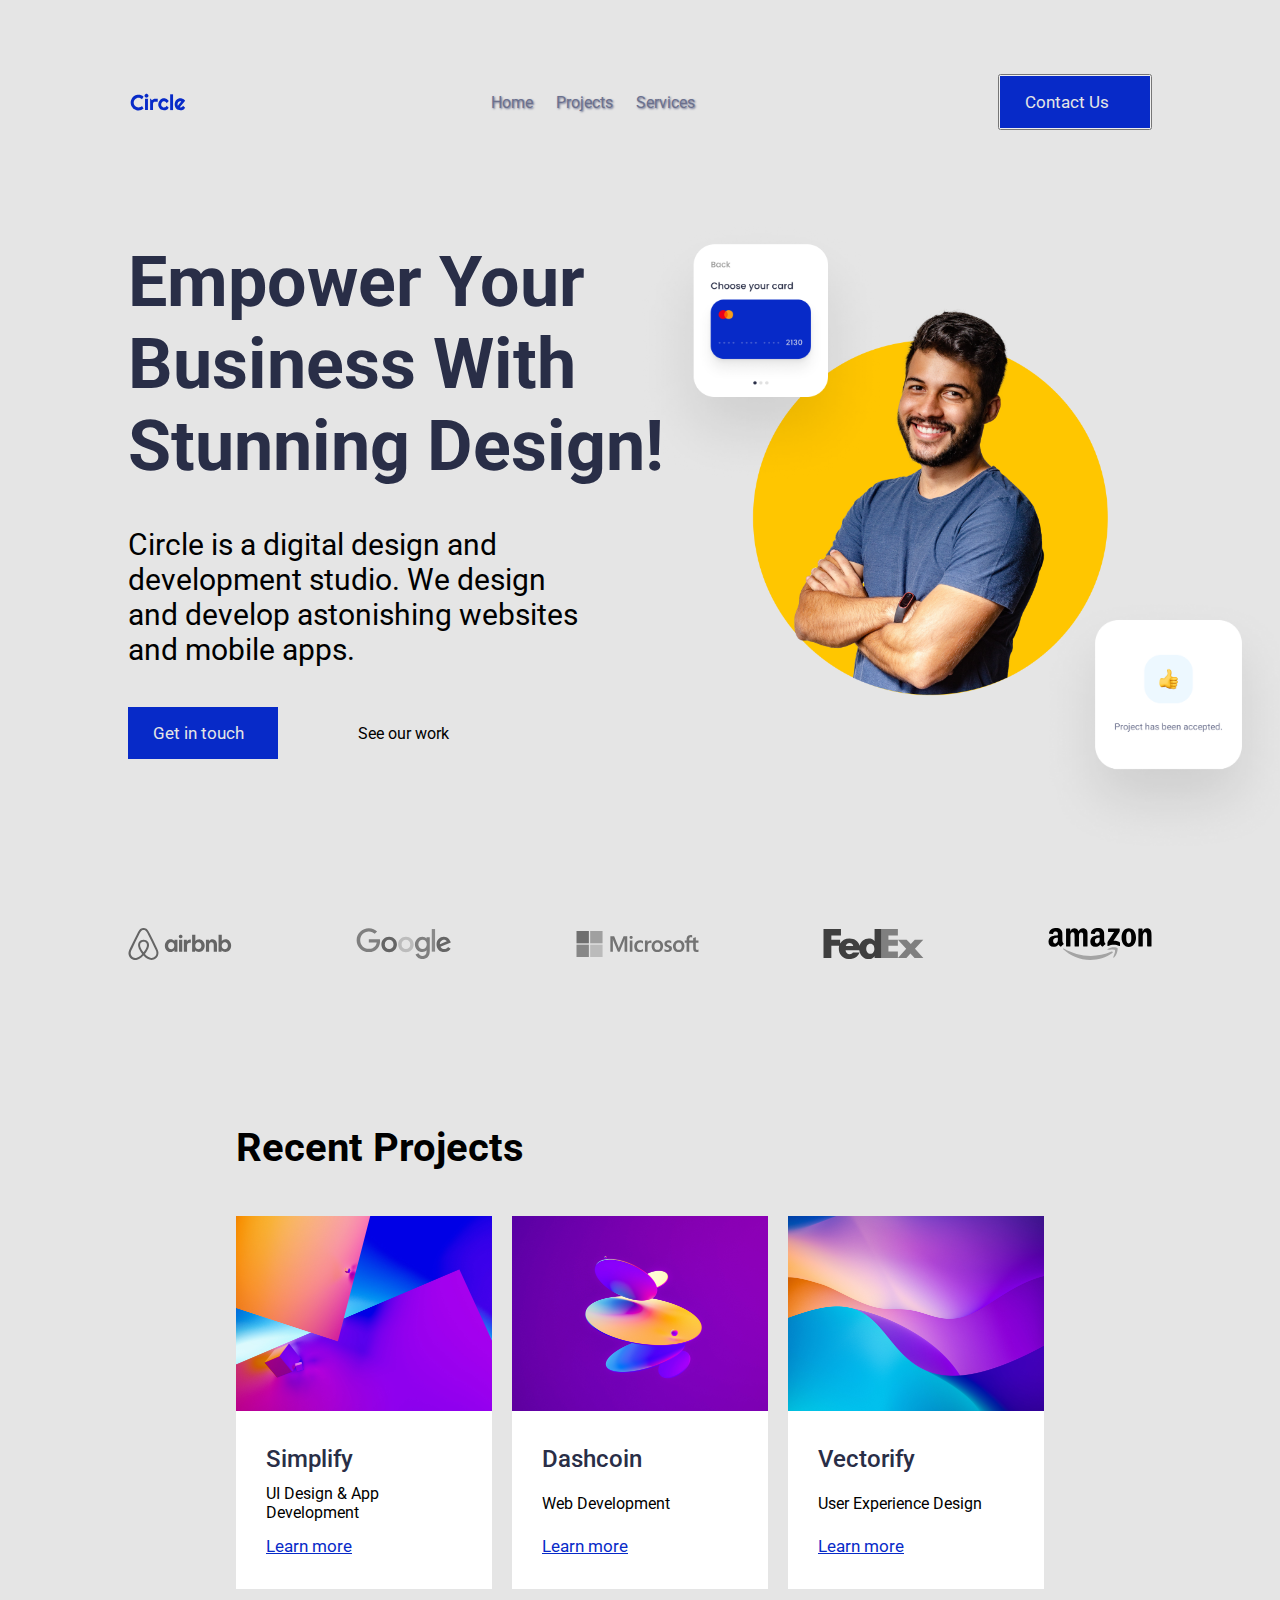
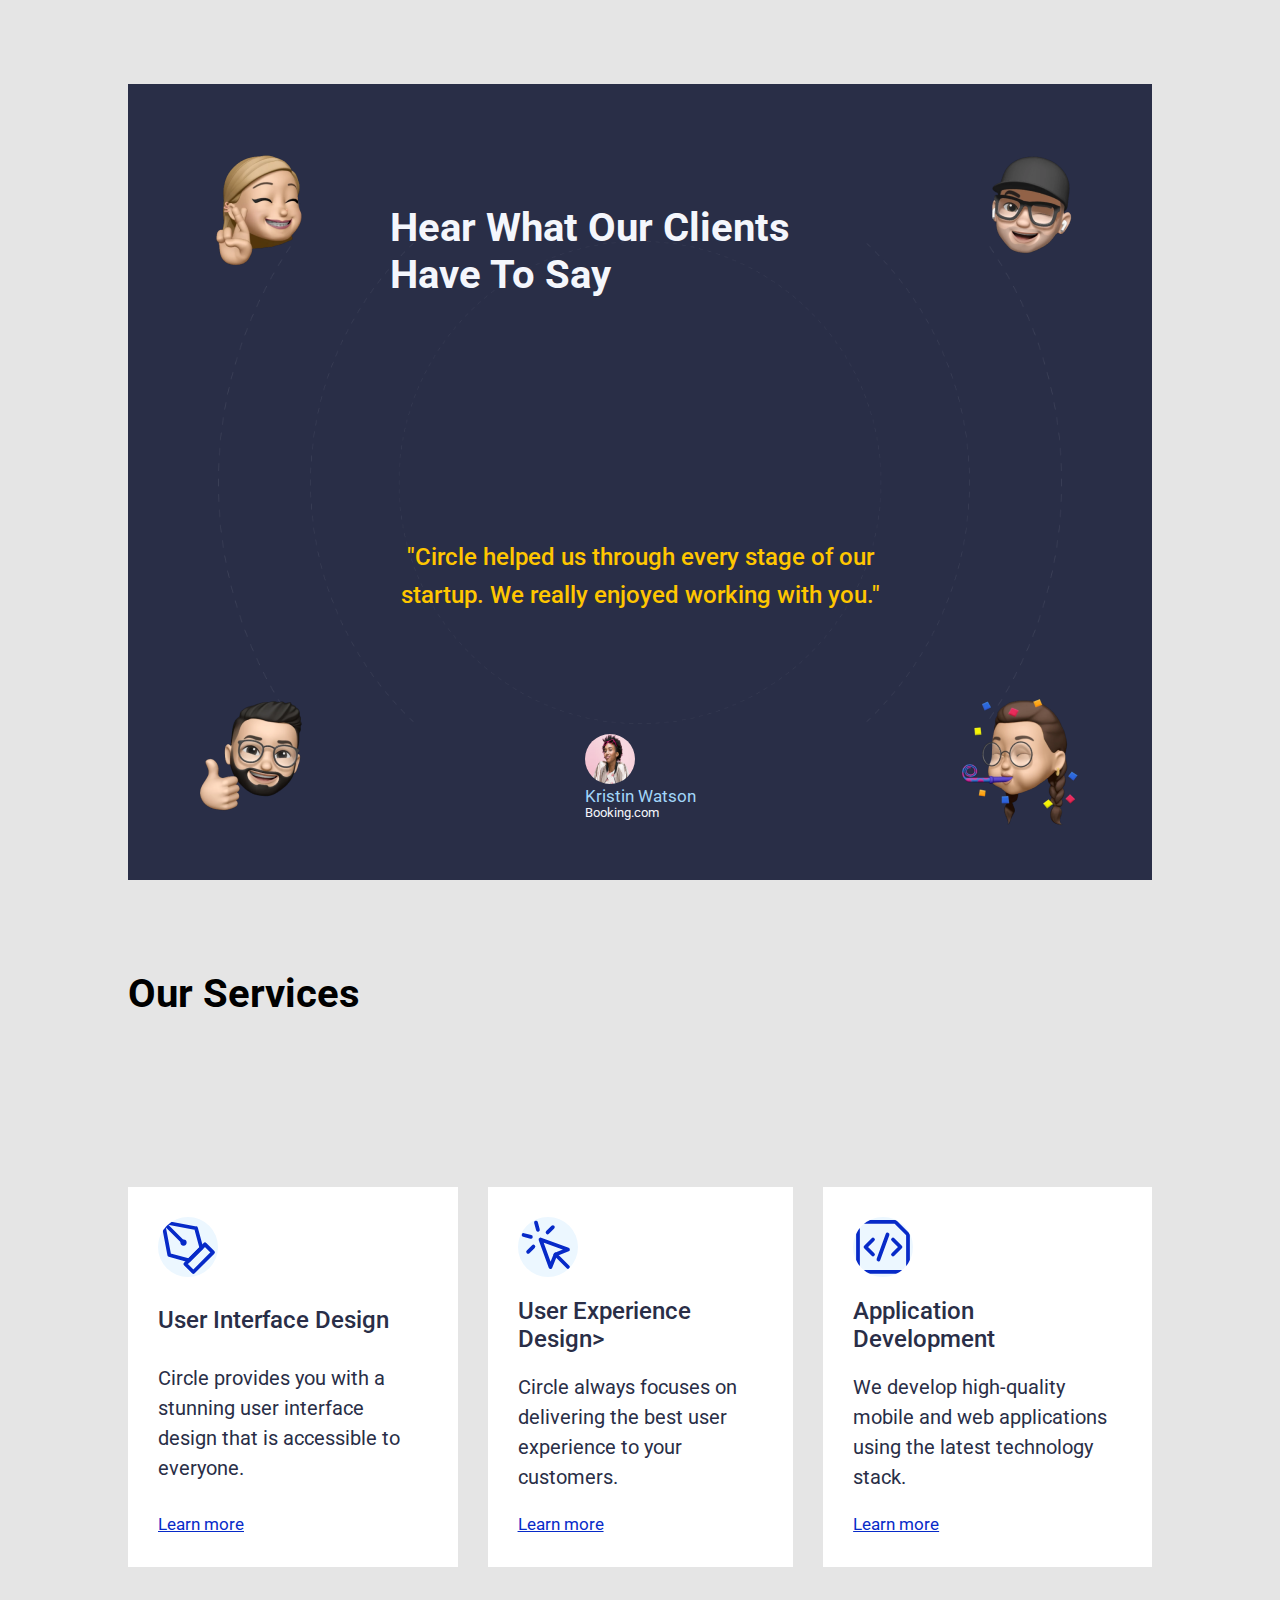
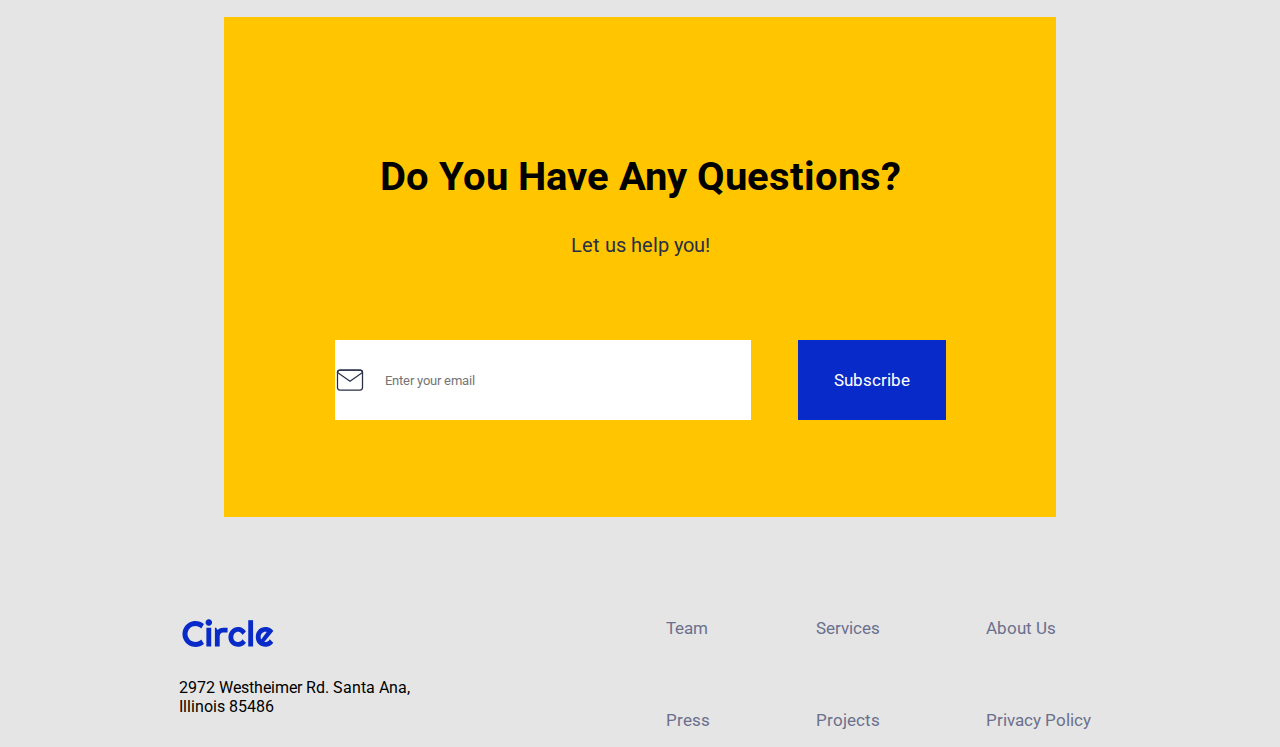
==== commit e2a8c845: "links pages add" ====
--- a/index.html
+++ b/index.html
@@ -16,7 +16,7 @@
         <nav class="topNav">
             <a href="./index.html">Home</a>
             <a href="#myProjects">Projects</a>
-            <a href="#myService">Services</a>
+            <a href="#myCta">Services</a>
             <!-- <a href="javascript:void(0);" class="icon" onclick="myFunction()"> </a>-->
         </nav>
         <button><a class="nav-button" href="./Main/Contact-Page/contact.html">Contact Us</a></button>
@@ -64,7 +64,7 @@
                     <div class="targetProjectText">
                         <p class="bIM-24">Simplify</p>
                         <p class="hR1">UI Design & App Development</p>
-                        <a class="buttonlearnMore" href="#simplify">Learn more</a>
+                        <a class="buttonlearnMore" href="./Main/Project-Page/project.html">Learn more</a>
                     </div>
                 </div>
                 <div class="targetProject">
@@ -160,7 +160,7 @@
                 </div>
     </section>
 
-    <section class="cta">
+    <section class="cta" id="myCta">
         <div class="yellowBox">
             <div Class="insideYellow">
                 <h3>Do You Have Any Questions?</h3>
--- a/Main/main.css
+++ b/Main/main.css
@@ -7,17 +7,6 @@
   box-sizing: border-box;
 }
 
-/* Colors:
-#072ACB
-#43D2FF
-#A2D6F9
-#D1EDFF
-#292E47
-#6B708D
-#F2F4FC
-#ECF7FF
-#FFC600 */
-
 body {
   display: flex;
   flex-direction: column;
@@ -29,13 +18,7 @@
 body header,
 section,
 footer {
-  /* margin: 0 auto; */
   max-width: 100%;
-}
-
-body section,
-footer {
-  /* margin-top: 200px; */
 }
 
 body header {
@@ -66,7 +49,6 @@
   justify-content: space-between;
   display: flex;
   align-items: center;
-  /* gap: 20px; */
   width: 20%;
   color: #072AC8;
   text-decoration: none;
@@ -95,6 +77,7 @@
   font-size: 17px;
   top: 479px;
   right: 1120px;
+  text-decoration: none;
 }
 
 
@@ -108,7 +91,6 @@
 h1 {
   font-weight: 700;
   font-size: 70px;
-  /* line-height: 70px; */
   color: #292E47;
 }
 
@@ -278,10 +260,6 @@
     color: #072AC8;
   }
 
-  header.nav-button {
-    /* display: none; */
-  }
-
   .heroSection {
     height: 500px;
     gap: 10px;
@@ -289,7 +267,6 @@
 
   .empower {
     width: 100%;
-    /* height: 400px; */
   }
 
   .empower h1 {
@@ -299,33 +276,21 @@
   }
 
   .cicleDigital {
-    /* width: 100%; */
     font-size: 12px;
     text-align: center;
   }
 
-  /* #inTouch {
-    justify-content: center;
-  } */
-
   #myProjects.projects {
-    width: 390px;
-    height: 700px;
-  }
-
-  .projects .projects-area {
-    flex-direction: column;
     width: auto;
-    margin-left: 45px;
-    gap: 5px;
-  }
-
-  .projects .targetProject .targetsImatge {
-    height: 60px;
-  }
-
-  .projects .targetProject .targetsProjectText {
-    height: 30%;
+    height: auto;
+  }
+
+  img.targetsImatge {
+    display: none;
+  }
+
+  div.targetProjectText {
+    padding: 0;
   }
 
   .testimonialS {
@@ -349,59 +314,26 @@
     font-size: 25px;
   }
 
-  /* align-items: center; */
-
-  .ourServiceArea_tYm {
-    flex-direction: column;
-  }
-
-  section.ourService_tYm {}
-
-  h2 {
-    font-size: 30px;
-    /* flex-direction: column; */
-  }
-
-  .cta .yellowBox {
-    background-color: #E5E5E5;
-  }
-
-  .cta .yellowBox .insideYellow {
-    max-width: 360px;
-    margin: 5 5 5;
+  section.ourService_tYm {
+    background-color: rgb(127, 255, 133);
   }
 
   section.cta {
     background-color: #072AC8;
-    width: 390px;
-  }
-
-  .yellowBox {
-    width: auto;
-    height: 300px;
-  }
-
-  .insideYellow {
-    margin: 15px;
+    width: 100%;
+  }
+
+  p.bIR-20 {
+    display: none;
   }
 
   form.formContact {
     width: 100%;
     height: 40px;
-    margin-top: 10px;
   }
 
   input#formContact.boxMail {
-    width: 250px;
-    height: 40px;
-    padding-left: 45px;
-  }
-
-  /* .formMail {
-    centrar
-  } */
-  input#formContact.boxMail {
-    font-size: 10px;
+    width: auto;
   }
 
   button.btnForm {
@@ -449,9 +381,6 @@
 /*TABLET*/
 @media (min-width: 768px) and (max-width: 1023px) {
 
-  /* body header {
-    background-color: #6B708D;
-  } */
   footer .footerContain {
     gap: 250px
   }
@@ -506,12 +435,10 @@
 
   .heroSection {
     height: 300px;
-    /* width: 100%; */
   }
 
   .heroSection .hero {
     display: none;
-    /* ocupar todo el ancho disponible y centrar */
   }
 
   body .clientSection {
--- a/style.css
+++ b/style.css
@@ -5,6 +5,7 @@
   width: 100%;
   height: 50vh;
   padding: 5% 0 5% 0;
+  margin-top: 10vh;
 }
 
 .heroContainerFlex {
@@ -15,8 +16,6 @@
 
 .empower {
   display: flex;
-
-
   flex-direction: column;
   justify-content: space-evenly;
   gap: 40px;
@@ -41,9 +40,6 @@
   display: flex;
   text-align: justify;
   color: #6B708D;
-  /* width: 30em;
-  height: 22em; */
-  /*centrar texto*/
 }
 
 .hero {
@@ -83,7 +79,7 @@
   align-items: center;
   width: 100%;
   height: 20vh;
-  margin-top: 10vh;
+  margin-top: 20vh;
 }
 
 .clientSection {
@@ -108,6 +104,8 @@
   display: flex;
   justify-content: space-between;
   flex-direction: column;
+  gap: 5vh;
+  padding-top: 10vh;
 }
 
 .projects-area {
@@ -215,7 +213,7 @@
 }
 
 .ourService {
-  margin-top: 50px;
+  margin-top: 10vh;
   width: 100em;
   height: 597px;
   background-color: #E5E5E5;
@@ -358,10 +356,6 @@
   }
 }
 
-/*MOBILE*/
-@media (max-width: 767px) {}
-
-
 /*MOBILE Y TABLET*/
 @media (max-width: 1023px) {
   .heroSection .hero {
